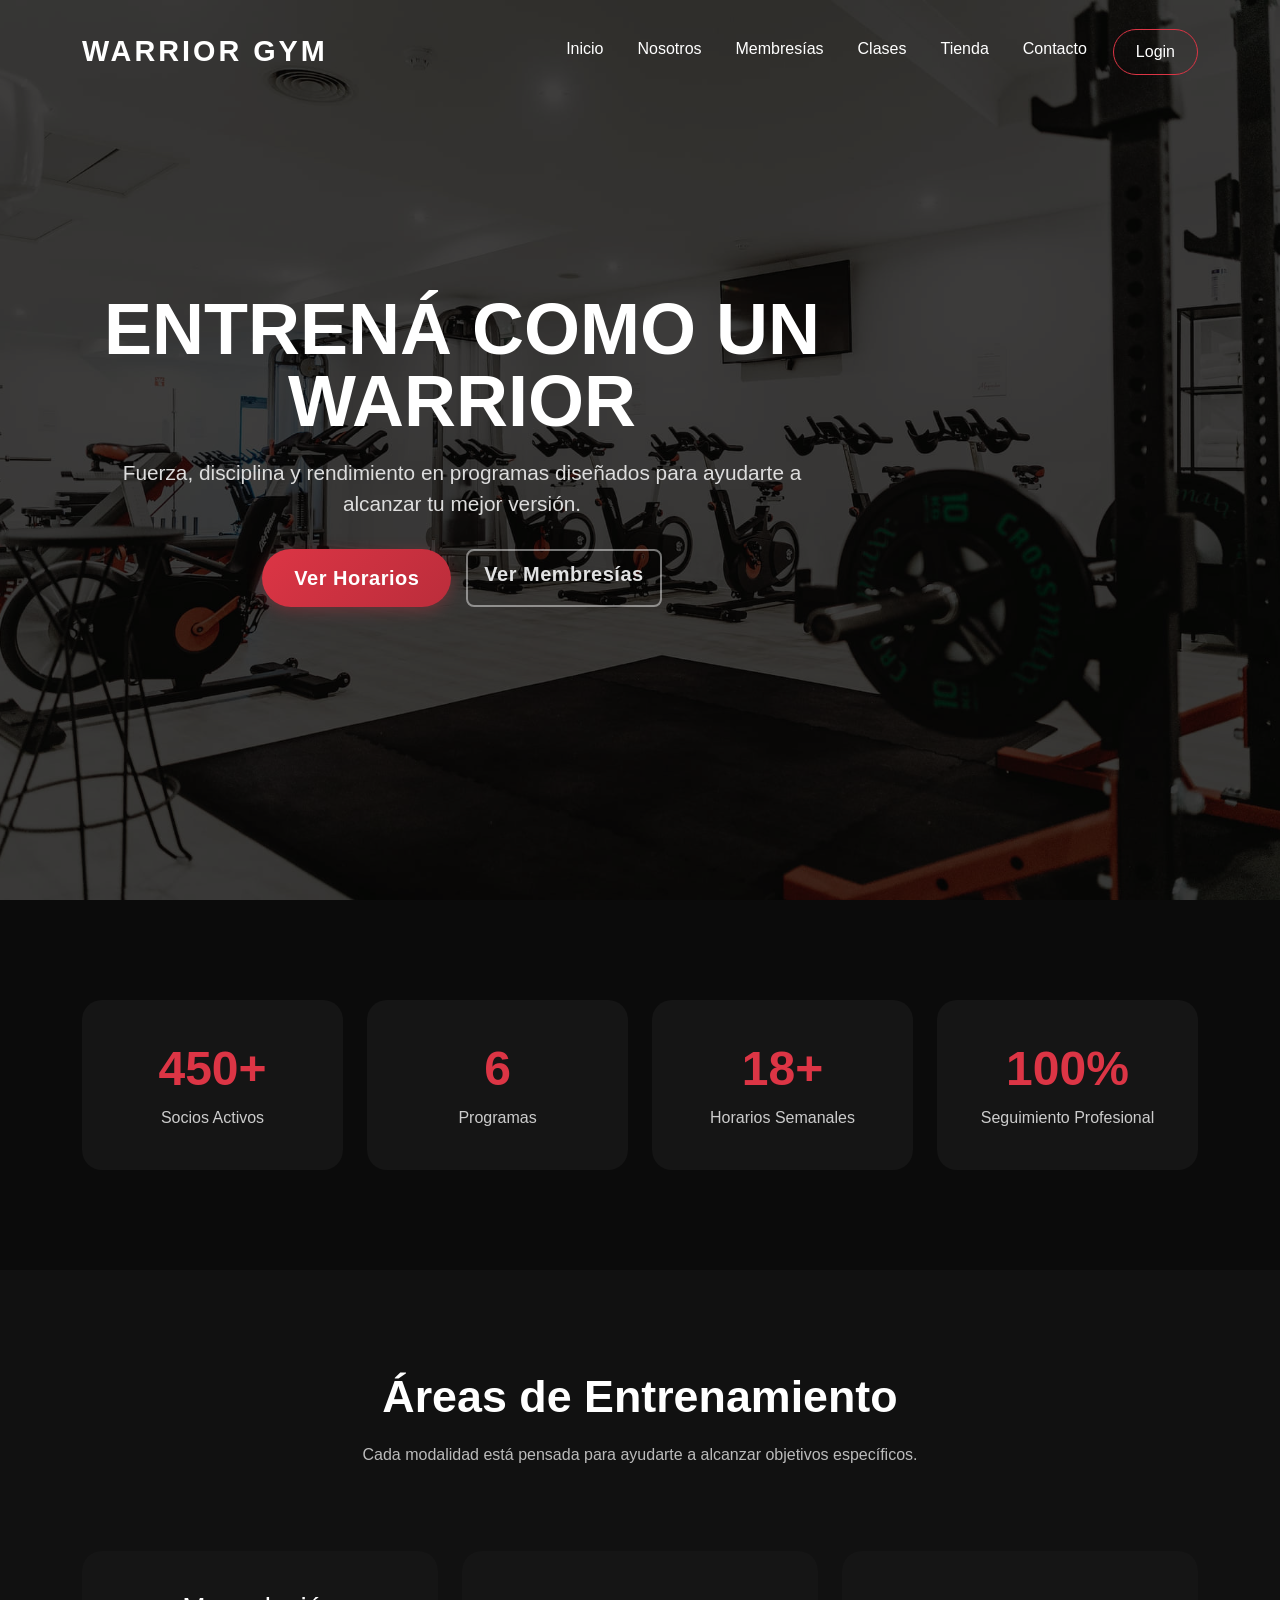
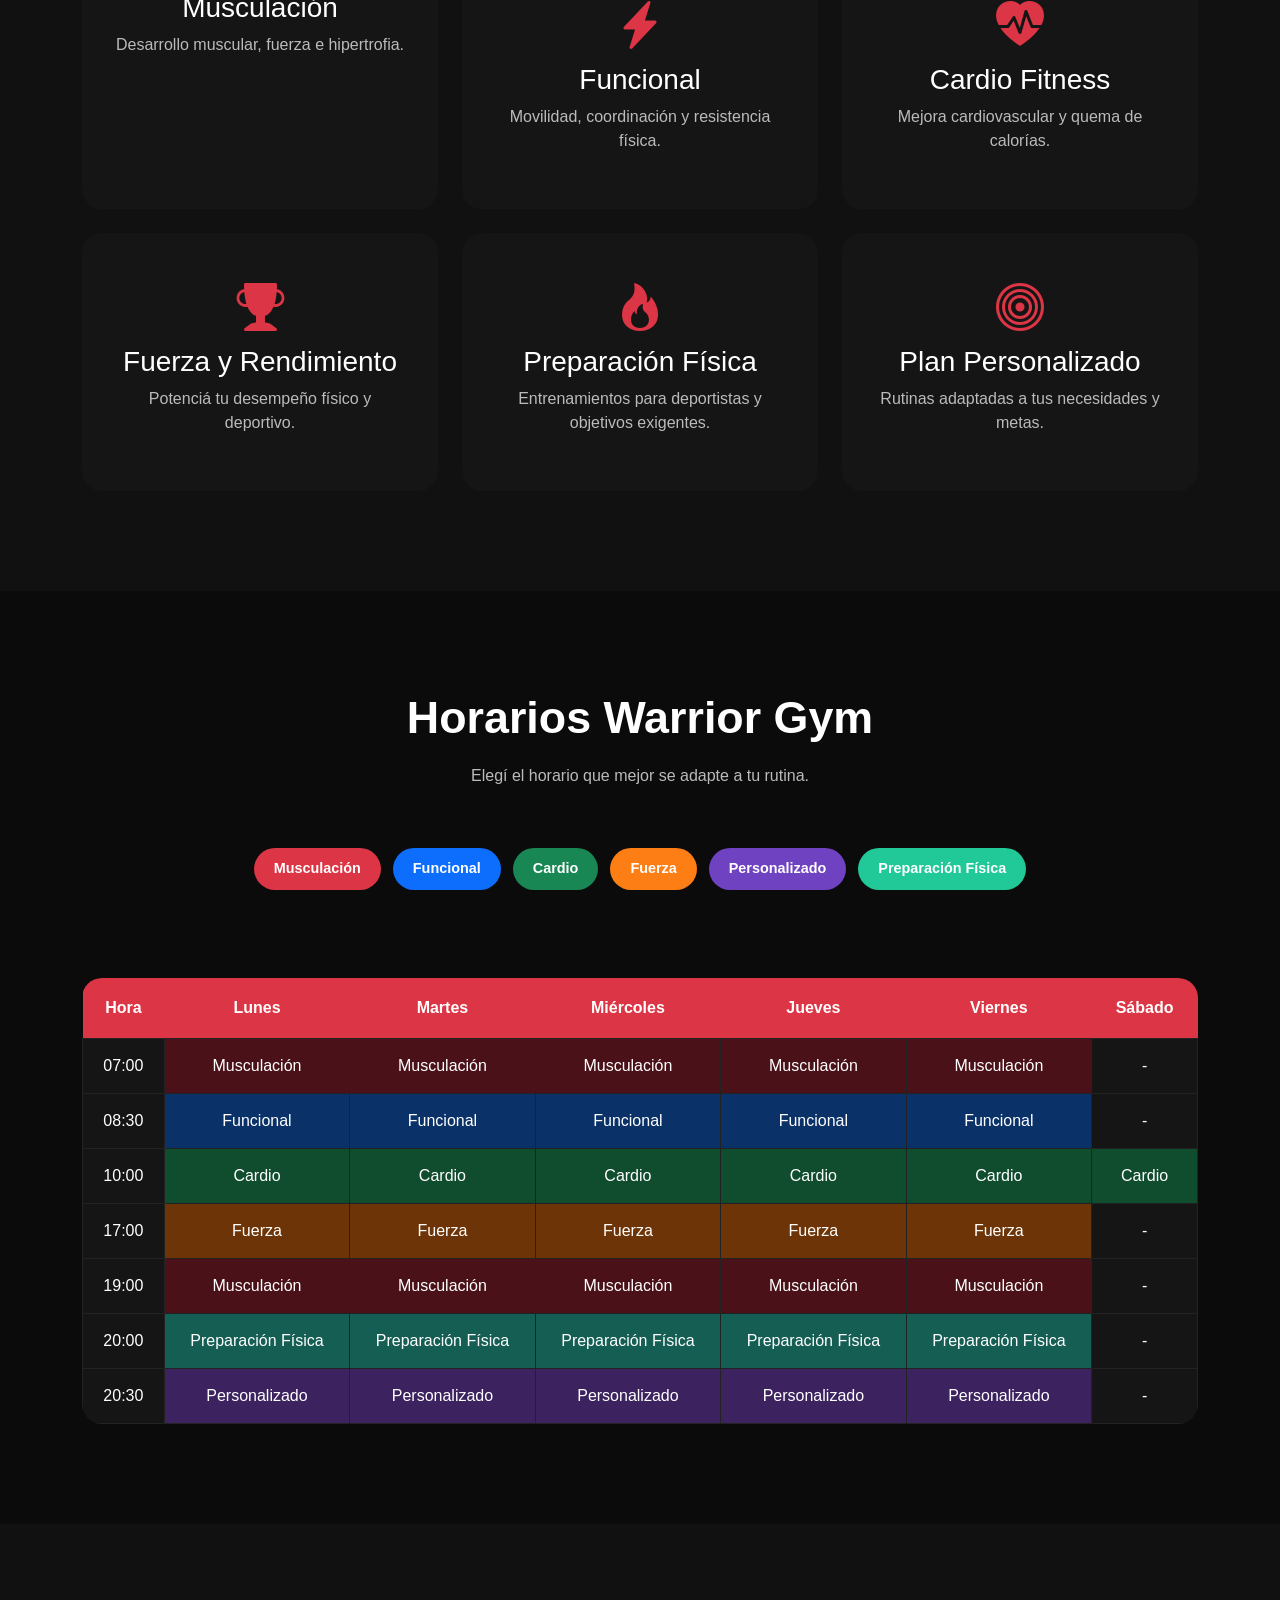
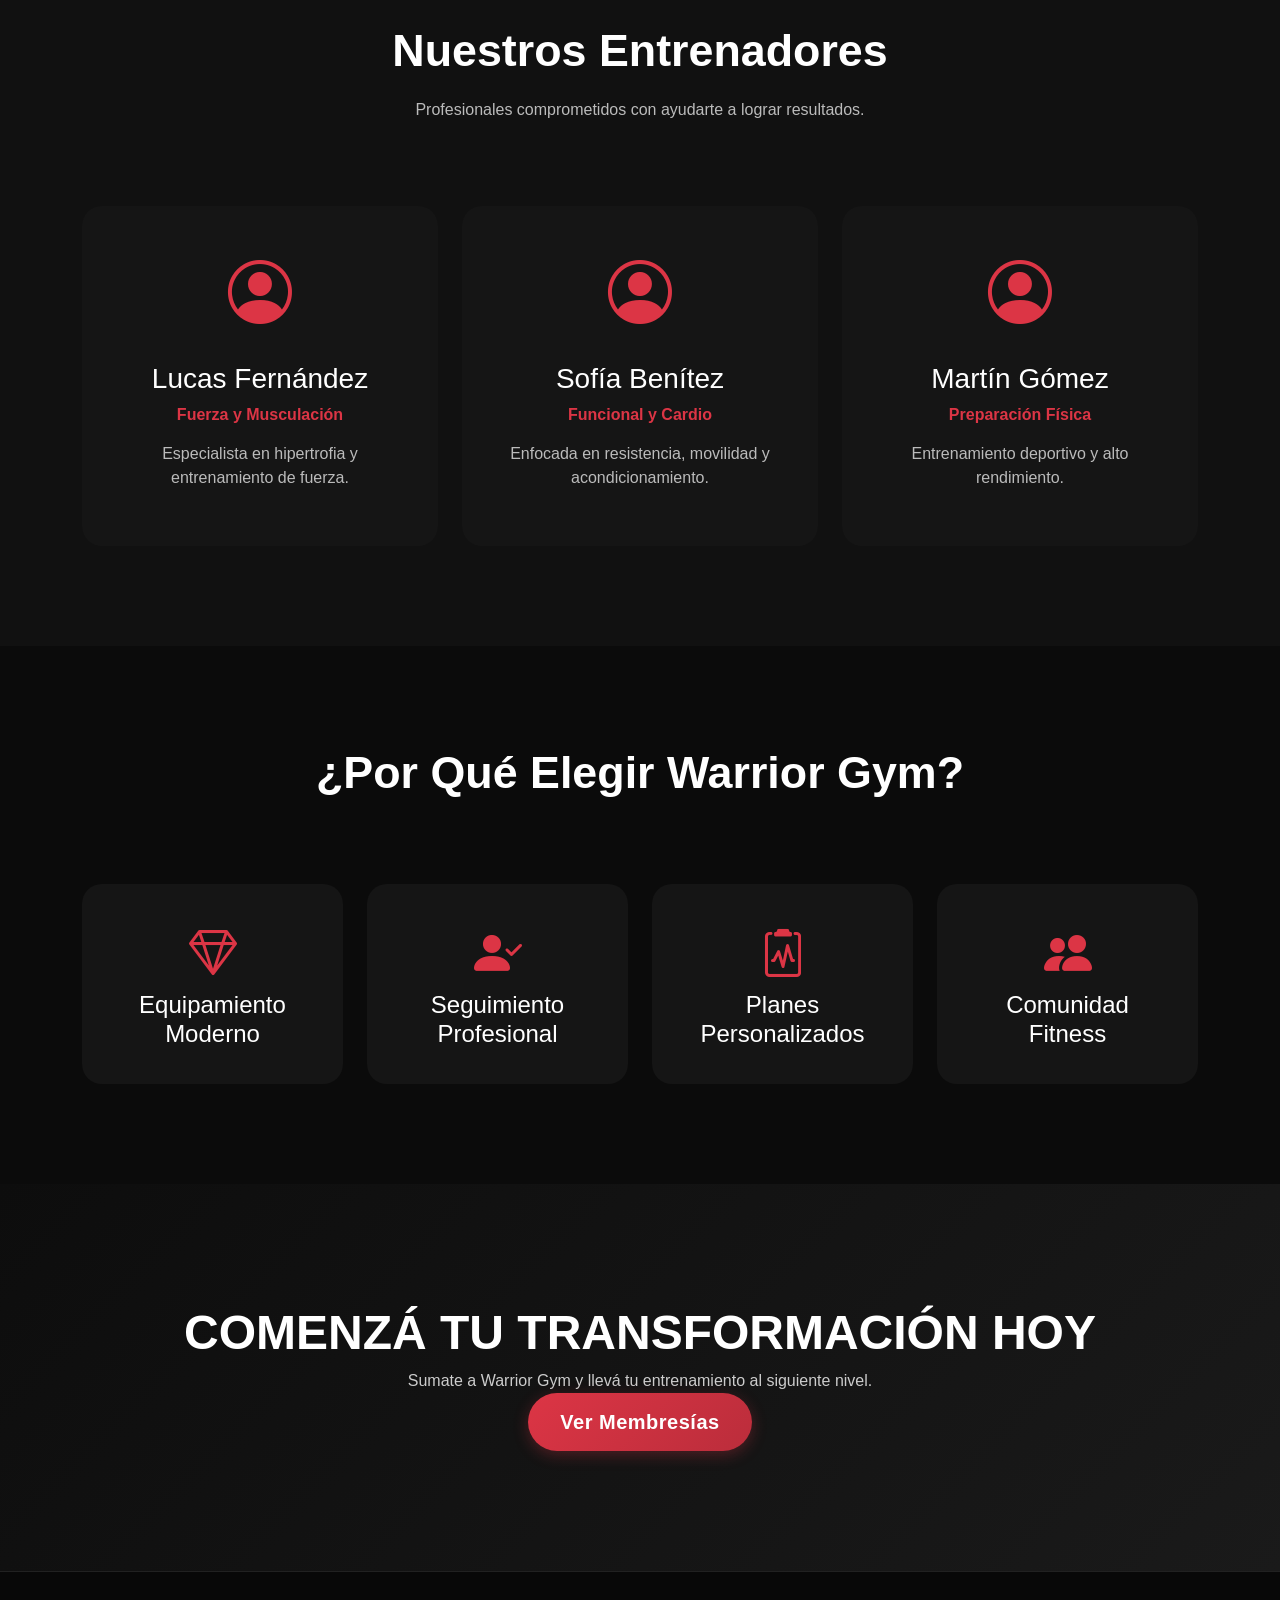
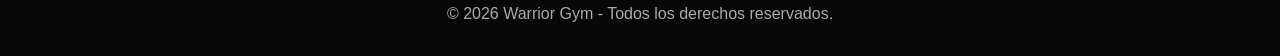
==== clases.html @ a97d5c38 "warrior gym inicial" ====
<!DOCTYPE html>
<html lang="es">

<head>

    <meta charset="UTF-8">
    <meta name="viewport" content="width=device-width, initial-scale=1.0">

    <title>Clases | Warrior Gym</title>

    <!-- Bootstrap -->
    <link href="https://cdn.jsdelivr.net/npm/bootstrap@5.3.7/dist/css/bootstrap.min.css" rel="stylesheet">

    <!-- Bootstrap Icons -->
    <link rel="stylesheet"
        href="https://cdn.jsdelivr.net/npm/bootstrap-icons@1.13.1/font/bootstrap-icons.min.css">

    <!-- CSS -->
    <link rel="stylesheet" href="css/style.css">

</head>

<body>

    <!-- ========================= -->
    <!-- NAVBAR -->
    <!-- ========================= -->

    <nav class="navbar navbar-expand-lg navbar-dark fixed-top">

        <div class="container">

            <a class="navbar-brand fw-bold" href="index.html">
                WARRIOR GYM
            </a>

            <button class="navbar-toggler"
                type="button"
                data-bs-toggle="collapse"
                data-bs-target="#menu">

                <span class="navbar-toggler-icon"></span>

            </button>

            <div class="collapse navbar-collapse" id="menu">

                <ul class="navbar-nav ms-auto">

                    <li class="nav-item">
                        <a class="nav-link" href="index.html">Inicio</a>
                    </li>

                    <li class="nav-item">
                        <a class="nav-link" href="nosotros.html">Nosotros</a>
                    </li>

                    <li class="nav-item">
                        <a class="nav-link" href="membresias.html">Membresías</a>
                    </li>

                    <li class="nav-item">
                        <a class="nav-link active" href="clases.html">Clases</a>
                    </li>

                    <li class="nav-item">
                        <a class="nav-link" href="tienda.html">Tienda</a>
                    </li>

                    <li class="nav-item">
                        <a class="nav-link" href="contacto.html">Contacto</a>
                    </li>

                    <li class="nav-item">
                        <a class="nav-link btn-login" href="pages/login.html">Login</a>
                    </li>

                </ul>

            </div>

        </div>

    </nav>

    <!-- ========================= -->
    <!-- HERO -->
    <!-- ========================= -->

    <section class="classes-hero">

        <div class="hero-overlay"></div>

        <div class="container">

            <div class="hero-content">

                <h1>ENTRENÁ COMO UN WARRIOR</h1>

                <p>
                    Fuerza, disciplina y rendimiento en programas diseñados
                    para ayudarte a alcanzar tu mejor versión.
                </p>

                <div class="hero-buttons">

                    <a href="#horarios" class="btn btn-danger btn-lg">
                        Ver Horarios
                    </a>

                    <a href="membresias.html" class="btn btn-outline-light btn-lg">
                        Ver Membresías
                    </a>

                </div>

            </div>

        </div>

    </section>

    <!-- ========================= -->
    <!-- ESTADÍSTICAS -->
    <!-- ========================= -->

    <section class="stats-section">

        <div class="container">

            <div class="row g-4">

                <div class="col-md-3">

                    <div class="stat-card">

                        <h2>450+</h2>

                        <p>Socios Activos</p>

                    </div>

                </div>

                <div class="col-md-3">

                    <div class="stat-card">

                        <h2>6</h2>

                        <p>Programas</p>

                    </div>

                </div>

                <div class="col-md-3">

                    <div class="stat-card">

                        <h2>18+</h2>

                        <p>Horarios Semanales</p>

                    </div>

                </div>

                <div class="col-md-3">

                    <div class="stat-card">

                        <h2>100%</h2>

                        <p>Seguimiento Profesional</p>

                    </div>

                </div>

            </div>

        </div>

    </section>

    <!-- ========================= -->
    <!-- PROGRAMAS -->
    <!-- ========================= -->

    <section class="programs-section">

        <div class="container">

            <div class="section-title">

                <h2>Áreas de Entrenamiento</h2>

                <p>
                    Cada modalidad está pensada para ayudarte
                    a alcanzar objetivos específicos.
                </p>

            </div>

            <div class="row g-4 mt-4">

                <div class="col-lg-4">

                    <div class="program-card">

                        <i class="bi bi-barbell"></i>

                        <h3>Musculación</h3>

                        <p>
                            Desarrollo muscular, fuerza e hipertrofia.
                        </p>

                    </div>

                </div>

                <div class="col-lg-4">

                    <div class="program-card">

                        <i class="bi bi-lightning-charge-fill"></i>

                        <h3>Funcional</h3>

                        <p>
                            Movilidad, coordinación y resistencia física.
                        </p>

                    </div>

                </div>

                <div class="col-lg-4">

                    <div class="program-card">

                        <i class="bi bi-heart-pulse-fill"></i>

                        <h3>Cardio Fitness</h3>

                        <p>
                            Mejora cardiovascular y quema de calorías.
                        </p>

                    </div>

                </div>

                <div class="col-lg-4">

                    <div class="program-card">

                        <i class="bi bi-trophy-fill"></i>

                        <h3>Fuerza y Rendimiento</h3>

                        <p>
                            Potenciá tu desempeño físico y deportivo.
                        </p>

                    </div>

                </div>

                <div class="col-lg-4">

                    <div class="program-card">

                        <i class="bi bi-fire"></i>

                        <h3>Preparación Física</h3>

                        <p>
                            Entrenamientos para deportistas y objetivos exigentes.
                        </p>

                    </div>

                </div>

                <div class="col-lg-4">

                    <div class="program-card">

                        <i class="bi bi-bullseye"></i>

                        <h3>Plan Personalizado</h3>

                        <p>
                            Rutinas adaptadas a tus necesidades y metas.
                        </p>

                    </div>

                </div>

            </div>

        </div>

    </section>

    <!-- ========================= -->
    <!-- HORARIOS -->
    <!-- ========================= -->

    <section class="schedule-section" id="horarios">

        <div class="container">

            <div class="section-title">

                <h2>Horarios Warrior Gym</h2>

                <p>
                    Elegí el horario que mejor se adapte a tu rutina.
                </p>

            </div>
            <!-- LEYENDA -->

<div class="schedule-legend">

    <span class="tag musculacion">Musculación</span>

    <span class="tag funcional">Funcional</span>

    <span class="tag cardio">Cardio</span>

    <span class="tag fuerza">Fuerza</span>

    <span class="tag personalizada">Personalizado</span>

    <span class="tag preparacion">Preparación Física</span>

</div>

<div class="table-responsive mt-5">

    <table class="schedule-table">

        <thead>

            <tr>

                <th>Hora</th>

                <th>Lunes</th>

                <th>Martes</th>

                <th>Miércoles</th>

                <th>Jueves</th>

                <th>Viernes</th>

                <th>Sábado</th>

            </tr>

        </thead>

        <tbody>

            <tr>

                <td>07:00</td>

                <td class="musculacion-cell">Musculación</td>

                <td class="musculacion-cell">Musculación</td>

                <td class="musculacion-cell">Musculación</td>

                <td class="musculacion-cell">Musculación</td>

                <td class="musculacion-cell">Musculación</td>

                <td>-</td>

            </tr>

            <tr>

                <td>08:30</td>

                <td class="funcional-cell">Funcional</td>

                <td class="funcional-cell">Funcional</td>

                <td class="funcional-cell">Funcional</td>

                <td class="funcional-cell">Funcional</td>

                <td class="funcional-cell">Funcional</td>

                <td>-</td>

            </tr>

            <tr>

                <td>10:00</td>

                <td class="cardio-cell">Cardio</td>

                <td class="cardio-cell">Cardio</td>

                <td class="cardio-cell">Cardio</td>

                <td class="cardio-cell">Cardio</td>

                <td class="cardio-cell">Cardio</td>

                <td class="cardio-cell">Cardio</td>

            </tr>

            <tr>

                <td>17:00</td>

                <td class="fuerza-cell">Fuerza</td>

                <td class="fuerza-cell">Fuerza</td>

                <td class="fuerza-cell">Fuerza</td>

                <td class="fuerza-cell">Fuerza</td>

                <td class="fuerza-cell">Fuerza</td>

                <td>-</td>

            </tr>

            <tr>

                <td>19:00</td>

                <td class="musculacion-cell">Musculación</td>

                <td class="musculacion-cell">Musculación</td>

                <td class="musculacion-cell">Musculación</td>

                <td class="musculacion-cell">Musculación</td>

                <td class="musculacion-cell">Musculación</td>

                <td>-</td>

            </tr>

            <tr>

                <td>20:00</td>

                <td class="preparacion-cell">Preparación Física</td>

                <td class="preparacion-cell">Preparación Física</td>

                <td class="preparacion-cell">Preparación Física</td>

                <td class="preparacion-cell">Preparación Física</td>

                <td class="preparacion-cell">Preparación Física</td>

                <td>-</td>

            </tr>

            <tr>

                <td>20:30</td>

                <td class="personalizada-cell">Personalizado</td>

                <td class="personalizada-cell">Personalizado</td>

                <td class="personalizada-cell">Personalizado</td>

                <td class="personalizada-cell">Personalizado</td>

                <td class="personalizada-cell">Personalizado</td>

                <td>-</td>

            </tr>

        </tbody>

    </table>

</div>

</div>

</section>

<!-- ========================= -->
<!-- ENTRENADORES -->
<!-- ========================= -->

<section class="trainers-section">

    <div class="container">

        <div class="section-title">

            <h2>Nuestros Entrenadores</h2>

            <p>
                Profesionales comprometidos con ayudarte a lograr resultados.
            </p>

        </div>

        <div class="row g-4 mt-4">

            <div class="col-lg-4">

                <div class="trainer-card">

                    <i class="bi bi-person-circle"></i>

                    <h3>Lucas Fernández</h3>

                    <span>Fuerza y Musculación</span>

                    <p>
                        Especialista en hipertrofia y entrenamiento de fuerza.
                    </p>

                </div>

            </div>

            <div class="col-lg-4">

                <div class="trainer-card">

                    <i class="bi bi-person-circle"></i>

                    <h3>Sofía Benítez</h3>

                    <span>Funcional y Cardio</span>

                    <p>
                        Enfocada en resistencia, movilidad y acondicionamiento.
                    </p>

                </div>

            </div>

            <div class="col-lg-4">

                <div class="trainer-card">

                    <i class="bi bi-person-circle"></i>

                    <h3>Martín Gómez</h3>

                    <span>Preparación Física</span>

                    <p>
                        Entrenamiento deportivo y alto rendimiento.
                    </p>

                </div>

            </div>

        </div>

    </div>

</section>

<!-- ========================= -->
<!-- BENEFICIOS -->
<!-- ========================= -->

<section class="benefits-section">

    <div class="container">

        <div class="section-title">

            <h2>¿Por Qué Elegir Warrior Gym?</h2>

        </div>

        <div class="row g-4 mt-4">

            <div class="col-md-3">

                <div class="benefit-card">

                    <i class="bi bi-gem"></i>

                    <h4>Equipamiento Moderno</h4>

                </div>

            </div>

            <div class="col-md-3">

                <div class="benefit-card">

                    <i class="bi bi-person-check-fill"></i>

                    <h4>Seguimiento Profesional</h4>

                </div>

            </div>

            <div class="col-md-3">

                <div class="benefit-card">

                    <i class="bi bi-clipboard2-pulse"></i>

                    <h4>Planes Personalizados</h4>

                </div>

            </div>

            <div class="col-md-3">

                <div class="benefit-card">

                    <i class="bi bi-people-fill"></i>

                    <h4>Comunidad Fitness</h4>

                </div>

            </div>

        </div>

    </div>

</section>

<!-- ========================= -->
<!-- CTA -->
<!-- ========================= -->

<section class="cta-section">

    <div class="container text-center">

        <h2>COMENZÁ TU TRANSFORMACIÓN HOY</h2>

        <p>
            Sumate a Warrior Gym y llevá tu entrenamiento al siguiente nivel.
        </p>

        <a href="membresias.html" class="btn btn-danger btn-lg">

            Ver Membresías

        </a>

    </div>

</section>

<!-- FOOTER -->

<footer class="footer">

    <div class="container text-center">

        <p>
            © 2026 Warrior Gym - Todos los derechos reservados.
        </p>

    </div>

</footer>

<script src="https://cdn.jsdelivr.net/npm/bootstrap@5.3.7/dist/js/bootstrap.bundle.min.js"></script>

</body>
</html>
---- css/style.css ----
/* ========================= */
/* RESET */
/* ========================= */
* {
  margin: 0;
  padding: 0;
  box-sizing: border-box;
  scroll-behavior: smooth;
}

html {
  scroll-behavior: smooth;
}

body {
  font-family: Arial, Helvetica, sans-serif;
  overflow-x: hidden;
  background-color: #000;
}

/* ========================= */
/* NAVBAR */
/* ========================= */
.navbar {
  background: transparent;
  padding: 25px 0;
  z-index: 999;
}

.navbar-brand {
  color: #fff;
  font-size: 1.8rem;
  font-weight: bold;
  letter-spacing: 3px;
}

.nav-link {
  color: #fff;
  margin-left: 18px;
  font-weight: 500;
  position: relative;
  transition: 0.3s;
}

.nav-link:hover {
  color: #dc3545;
}

.nav-link::after {
  content: "";
  position: absolute;
  width: 0%;
  height: 2px;
  left: 0;
  bottom: -5px;
  background: #dc3545;
  transition: 0.3s;
}

.nav-link:hover::after {
  width: 100%;
}

.btn-login {
  border: 1px solid #dc3545;
  border-radius: 30px;
  padding: 10px 22px !important;
}

/* ========================= */
/* HERO */
/* ========================= */
.hero-slide {
  height: 100vh;
  position: relative;
  display: flex;
  align-items: center;
  overflow: hidden;
  background-size: cover;
  background-position: center;
  animation: zoom 8s ease-in-out infinite;
}

/* IMAGENES */
.slide-1 {
  background-image: url('../img/hero1.jpg');
}

.slide-2 {
  background-image: url('../img/hero2.jpg');
}

.slide-3 {
  background-image: url('../img/hero3.jpg');
}

/* ZOOM */
@keyframes zoom {
  0% {
    transform: scale(1);
  }
  100% {
    transform: scale(1.08);
  }
}

/* OVERLAY */
.overlay {
  position: absolute;
  width: 100%;
  height: 100%;
  background: linear-gradient(
    to right,
    rgba(0, 0, 0, 0.75),
    rgba(0, 0, 0, 0.15)
  );
  top: 0;
  left: 0;
}

/* CONTENT */
.hero-content {
  position: relative;
  z-index: 2;
  max-width: 760px;
}

/* TITULO */
.hero-content h1 {
  color: #fff;
  font-size: clamp(2.5rem, 5vw, 4.5rem);
  font-weight: 900;
  line-height: 1;
  margin-bottom: 25px;
  text-transform: uppercase;
  animation: fadeUp 1s ease;
}

/* TEXTO */
.hero-content p {
  color: #f1f1f1;
  font-size: 1.3rem;
  margin-bottom: 35px;
  max-width: 650px;
  animation: fadeUp 1.4s ease;
}

/* BOTONES */
.hero-buttons {
  display: flex;
  gap: 15px;
  animation: fadeUp 1.8s ease;
}

.btn-danger {
  background: #dc3545;
  border: none;
  padding: 14px 32px;
  border-radius: 50px;
  font-weight: bold;
  transition: 0.3s;
}

.btn-danger:hover {
  background: #bb2d3b;
  transform: translateY(-3px);
}

.btn-outline-light {
  border: 2px solid rgba(255, 255, 255, 0.7);
  background: transparent;
  opacity: 0.9;
}

.btn-outline-light:hover {
  background: rgba(255, 255, 255, 0.1);
}

/* INDICADORES */
.carousel-indicators {
  bottom: 45px;
}

.carousel-indicators button {
  width: 55px !important;
  height: 4px !important;
  border-radius: 50px;
  background-color: #fff !important;
  border: none !important;
  opacity: 0.4;
}

.carousel-indicators .active {
  opacity: 1;
  background-color: #dc3545 !important;
}

/* TRANSICION */
.carousel-fade .carousel-item {
  transition: opacity 1.2s ease-in-out;
}

/* ANIMACION */
@keyframes fadeUp {
  from {
    opacity: 0;
    transform: translateY(30px);
  }
  to {
    opacity: 1;
    transform: translateY(0);
  }
}

/* RESPONSIVE */
@media (max-width: 991px) {
  .hero-content {
    text-align: center;
  }

  .hero-content h1 {
    font-size: 3.2rem;
  }

  .hero-content p {
    font-size: 1rem;
  }

  .hero-buttons {
    flex-direction: column;
  }
}

@media (max-width: 576px) {
  .hero-content h1 {
    font-size: 2.3rem;
  }
}

.navbar.scrolled {
  background: rgba(0, 0, 0, 0.85);
  backdrop-filter: blur(10px);
  transition: 0.3s;
}

/* ========================= */
/* LOGIN */
/* ========================= */
.login-section {
  min-height: 100vh;
  position: relative;
  background-image: url('../img/hero1.jpg');
  background-size: cover;
  background-position: center;
  background-repeat: no-repeat;
  overflow: hidden;
}

.login-section::before {
  content: '';
  position: absolute;
  inset: 0;
  background: radial-gradient(circle at top left, rgba(220, 53, 69, 0.18), transparent 28%),
    radial-gradient(circle at bottom right, rgba(255, 255, 255, 0.08), transparent 22%),
    linear-gradient(180deg, rgba(0, 0, 0, 0.55), rgba(0, 0, 0, 0.95));
}

.login-overlay {
  position: absolute;
  inset: 0;
  background: rgba(0, 0, 0, 0.28);
  pointer-events: none;
}

.login-card {
  position: relative;
  background: rgba(10, 10, 10, 0.75);
  border: 1px solid rgba(255, 255, 255, 0.08);
  border-radius: 24px;
  padding: 36px 32px;
  backdrop-filter: blur(16px);
  color: #f6f6f6;
}

.login-card .brand-badge {
  width: 80px;
  height: 80px;
  margin: 0 auto;
  display: grid;
  place-items: center;
  border-radius: 50%;
  background: rgba(220, 53, 69, 0.16);
  color: #ffdde3;
  font-size: 2rem;
  box-shadow: 0 18px 45px rgba(220, 53, 69, 0.12);
}

.login-title {
  font-size: 2rem;
  letter-spacing: 0.16em;
  text-transform: uppercase;
  margin-bottom: 0.5rem;
}

.login-subtitle {
  color: rgba(255, 255, 255, 0.78);
  line-height: 1.7;
  font-size: 0.98rem;
}

.login-field .form-control {
  height: 60px;
  border-radius: 18px;
  border: 1px solid rgba(255, 255, 255, 0.15);
  background: rgba(255, 255, 255, 0.06);
  color: #fff;
  padding-left: 1.3rem;
}

.login-field .form-control:focus {
  background: rgba(255, 255, 255, 0.1);
  border-color: rgba(220, 53, 69, 0.9);
  box-shadow: 0 0 0 0.15rem rgba(220, 53, 69, 0.18);
}

.login-field label {
  color: rgba(255, 255, 255, 0.75);
  font-weight: 500;
}

.login-field .form-control:placeholder-shown + label {
  transform: translateY(0);
}

.login-btn {
  padding: 14px 0;
  border-radius: 999px;
  letter-spacing: 0.05em;
  font-weight: 700;
}

.login-btn:hover {
  transform: translateY(-1px);
}

.login-help a {
  color: rgba(255, 255, 255, 0.8);
  font-size: 0.95rem;
  text-decoration: none;
}

.login-help a:hover {
  color: #ffffff;
}

.demo-access {
  border-top: 1px solid rgba(255, 255, 255, 0.1);
  padding-top: 1.35rem;
  color: rgba(255, 255, 255, 0.82);
}

.demo-access h5 {
  color: #fff;
  margin-bottom: 0.75rem;
}

.demo-access p {
  margin-bottom: 0.25rem;
  color: rgba(255, 255, 255, 0.72);
}

.demo-access strong {
  color: #fff;
}

@media (max-width: 767px) {
  .login-card {
    padding: 30px 22px;
  }

  .login-title {
    font-size: 1.75rem;
  }

  .login-field .form-control {
    height: 56px;
  }
}
/* ========================= */
/* ESTADISTICAS */
/* ========================= */

.stats-section {
  background: #111;
  padding: 80px 0;
}

.stat-box h2 {
  color: #dc3545;
  font-size: 3rem;
  font-weight: 900;
}

.stat-box p {
  color: #fff;
  margin-top: 10px;
}

/* ========================= */
/* TITULOS */
/* ========================= */

.section-title {
  text-align: center;
  margin-bottom: 60px;
}

.section-title h2 {
  color: #fff;
  font-size: 2.8rem;
  font-weight: bold;
}

.section-title p {
  color: #aaa;
}

/* ========================= */
/* BENEFICIOS */
/* ========================= */

.benefits-section {
  padding: 100px 0;
  background: #0b0b0b;
}

.benefit-card {
  background: #151515;
  padding: 40px 25px;
  text-align: center;
  border-radius: 15px;
  transition: .3s;
  height: 100%;
}

.benefit-card:hover {
  transform: translateY(-10px);
}

.benefit-card i {
  font-size: 3rem;
  color: #dc3545;
}

.benefit-card h4 {
  color: #fff;
  margin-top: 20px;
}

.benefit-card p {
  color: #bbb;
}

/* ========================= */
/* OBJETIVOS */
/* ========================= */

.goals-section {
  background: #111;
  padding: 100px 0;
}

.goal-card {
  background: #1a1a1a;
  padding: 40px;
  text-align: center;
  border-radius: 15px;
  transition: .3s;
  cursor: pointer;
}

.goal-card:hover {
  background: #dc3545;
  transform: translateY(-8px);
}

.goal-card i {
  font-size: 3rem;
  color: white;
}

.goal-card h4 {
  color: white;
  margin-top: 20px;
}
/* ========================= */
/* MEMBRESIAS */
/* ========================= */

.membership-section{
    padding: 100px 0;
    background: #0b0b0b;
}

.membership-card{
    background: #151515;
    padding: 40px;
    border-radius: 20px;
    text-align: center;
    position: relative;
    transition: .3s;
    height: 100%;
}

.membership-card:hover{
    transform: translateY(-10px);
}

.membership-card h3{
    color: white;
    font-size: 2rem;
    margin-bottom: 20px;
}

.price{
    color: #dc3545;
    font-size: 2.5rem;
    font-weight: bold;
    margin-bottom: 25px;
}

.membership-card ul{
    list-style: none;
    padding: 0;
    margin-bottom: 30px;
}

.membership-card ul li{
    color: #ddd;
    margin-bottom: 12px;
}

.featured{
    border: 2px solid #dc3545;
    transform: scale(1.05);
}

.badge-plan{
    position: absolute;
    top: -12px;
    right: 20px;
    background: #dc3545;
    color: white;
    padding: 8px 15px;
    border-radius: 30px;
    font-size: .8rem;
    font-weight: bold;
}
/* ========================= */
/* SISTEMA INTELIGENTE */
/* ========================= */

.system-section{
    padding: 120px 0;
    background: #111;
}

.system-image img{
    border-radius: 20px;
    box-shadow: 0 0 30px rgba(220,53,69,.25);
}

.system-content{
    color: white;
}

.system-badge{
    background: rgba(220,53,69,.2);
    color: #dc3545;
    padding: 8px 18px;
    border-radius: 30px;
    font-size: .9rem;
    font-weight: bold;
}

.system-content h2{
    margin-top: 20px;
    margin-bottom: 20px;
    font-size: 2.7rem;
    font-weight: 800;
}

.system-content p{
    color: #bbb;
}

.system-feature{
    display: flex;
    align-items: flex-start;
    gap: 20px;
    margin-top: 30px;
}

.system-feature i{
    color: #dc3545;
    font-size: 2rem;
}

.system-feature h5{
    color: white;
    margin-bottom: 5px;
}
/* ========================= */
/* TESTIMONIOS */
/* ========================= */

.testimonials-section{
    padding: 120px 0;
    background: #0b0b0b;
}

.testimonial-card{
    background: #151515;
    padding: 35px;
    border-radius: 20px;
    height: 100%;
    transition: .3s;
}

.testimonial-card:hover{
    transform: translateY(-8px);
}

.stars{
    font-size: 1.2rem;
    margin-bottom: 15px;
}

.testimonial-card p{
    color: #ccc;
    line-height: 1.8;
}

.testimonial-card h5{
    color: white;
    margin-top: 20px;
}
/* ========================= */
/* EVENTOS */
/* ========================= */

.events-section{
    padding: 120px 0;
    background: #111;
}

.event-card{
    background: #151515;
    border-radius: 20px;
    padding: 35px;
    height: 100%;
    transition: .3s;
}

.event-card:hover{
    transform: translateY(-8px);
}

.event-date{
    display: inline-block;
    background: #dc3545;
    color: white;
    padding: 8px 15px;
    border-radius: 30px;
    margin-bottom: 20px;
    font-weight: bold;
}

.event-card h4{
    color: white;
    margin-bottom: 15px;
}

.event-card p{
    color: #bbb;
}
/* ========================= */
/* FAQ */
/* ========================= */

.faq-section{
    padding: 120px 0;
    background: #0b0b0b;
}

.accordion-item{
    background: #151515;
    border: none;
    margin-bottom: 15px;
    border-radius: 12px;
    overflow: hidden;
}

.accordion-button{
    background: #151515;
    color: white;
    font-weight: 600;
}

.accordion-button:not(.collapsed){
    background: #dc3545;
    color: white;
}

.accordion-button:focus{
    box-shadow: none;
}

.accordion-body{
    background: #1d1d1d;
    color: #ccc;
}
/* ========================= */
/* CTA FINAL */
/* ========================= */

.cta-section{
    position: relative;
    padding: 150px 0;
    background-image: url('../img/cta-bg.jpg');
    background-size: cover;
    background-position: center;
    text-align: center;
}

.cta-overlay{
    position: absolute;
    inset: 0;
    background: rgba(0,0,0,.75);
}

.cta-content{
    position: relative;
    z-index: 2;
    max-width: 850px;
    margin: auto;
}

.cta-content h2{
    color: white;
    font-size: 4rem;
    font-weight: 900;
    margin-bottom: 25px;
}

.cta-content p{
    color: #ddd;
    font-size: 1.2rem;
    margin-bottom: 40px;
}

.cta-buttons{
    display: flex;
    justify-content: center;
    gap: 20px;
    flex-wrap: wrap;
}
/* ========================= */
/* FOOTER */
/* ========================= */

.footer{
    background: #080808;
    padding-top: 80px;
    color: #bbb;
}

.footer h3,
.footer h4{
    color: white;
    margin-bottom: 20px;
}

.footer-links{
    list-style: none;
    padding: 0;
}

.footer-links li{
    margin-bottom: 10px;
}

.footer-links a{
    color: #bbb;
    text-decoration: none;
    transition: .3s;
}

.footer-links a:hover{
    color: #dc3545;
}

.social-icons{
    display: flex;
    gap: 15px;
}

.social-icons a{
    width: 45px;
    height: 45px;
    border-radius: 50%;
    background: #151515;
    display: flex;
    align-items: center;
    justify-content: center;
    color: white;
    font-size: 1.2rem;
    transition: .3s;
}

.social-icons a:hover{
    background: #dc3545;
    transform: translateY(-4px);
}

.footer hr{
    border-color: #222;
    margin-top: 40px;
}

.footer-bottom{
    text-align: center;
    padding: 25px 0;
}
/* ========================= */
/* WHATSAPP FLOTANTE */
/* ========================= */

.whatsapp-float{
    position: fixed;
    width: 65px;
    height: 65px;
    bottom: 25px;
    right: 25px;

    background: #25D366;

    color: white;

    border-radius: 50%;

    display: flex;
    align-items: center;
    justify-content: center;

    font-size: 2rem;

    text-decoration: none;

    z-index: 9999;

    box-shadow: 0 8px 25px rgba(0,0,0,.3);

    transition: .3s;
}

.whatsapp-float:hover{
    transform: scale(1.1);
    color: white;
}
.whatsapp-text{
    position: fixed;
    right: 105px;
    bottom: 40px;

    background: white;

    padding: 10px 15px;

    border-radius: 15px;

    font-size: .9rem;

    font-weight: 600;
}

/* ========================= */
/* TIENDA - ESTILO MERCADO LIBRE */
/* ========================= */
.shop-hero{
    background: radial-gradient(circle at top left, #ffd900 0%, #f7c22d 20%, #161616 75%);
    color: #fff;
}
.store-badge{
    background: #ffd900;
    color: #111;
    padding: 10px 22px;
    border-radius: 50px;
    font-weight: 800;
    letter-spacing: .5px;
}
.store-summary{
    border: 1px solid rgba(0,0,0,.06);
}
.product-card{
    border: 1px solid rgba(0,0,0,.08);
    border-radius: 24px;
    overflow: hidden;
    transition: transform .25s ease, box-shadow .25s ease;
}
.product-card:hover{
    transform: translateY(-8px);
    box-shadow: 0 24px 45px rgba(0,0,0,.12);
}
.product-image{
    min-height: 220px;
    background: linear-gradient(135deg, #0b0b0b 0%, #222 100%);
    display: flex;
    align-items: center;
    justify-content: center;
    color: #fff;
    font-size: 3rem;
}
.product-image img{
    width: 100%;
    height: 220px;
    object-fit: contain;
    padding: 15px;
}
.product-label{
    position: absolute;
    top: 16px;
    left: 16px;
    background: #ffd900;
    color: #111;
    padding: 8px 14px;
    border-radius: 999px;
    font-size: .85rem;
    font-weight: 700;
    box-shadow: 0 14px 28px rgba(0,0,0,.16);
}
.product-price{
    color: #dc3545;
    font-size: 1.9rem;
    font-weight: 800;
}
.cart-panel{
    background: #0f0f0f;
    border-radius: 24px;
    padding: 26px;
    border: 1px solid rgba(255,255,255,.08);
}
.cart-items{
    min-height: 170px;
}
.cart-item{
    display: flex;
    align-items: flex-start;
    justify-content: space-between;
    gap: 10px;
    padding: 14px 0;
    border-bottom: 1px solid rgba(255,255,255,.07);
}
.cart-item:last-child{
    border-bottom: none;
}
.cart-item-name{
    color: #fff;
    font-size: .95rem;
}
.cart-item-qty{
    background: rgba(255,255,255,.08);
    border-radius: 12px;
    padding: 5px 10px;
    color: #fff;
    font-size: .85rem;
}
.cart-item-remove{
    color: #dc3545;
    border: none;
    background: transparent;
    padding: 0;
}
.cart-summary{
    background: rgba(255,255,255,.04);
    border-radius: 20px;
    padding: 18px;
}
.highlight-card{
    border: 1px solid rgba(0,0,0,.08);
}
@media (max-width: 991px) {
    .shop-hero .row{flex-direction:column-reverse;}
    .cart-panel{position: static;}
}

/* ========================= */
/* NOSOTROS */
/* ========================= */

.about-hero{
    height: 70vh;
    background: url('../img/hero2.jpg') center/cover;
    display:flex;
    align-items:center;
    justify-content:center;
    position:relative;
}

.about-overlay{
    position:absolute;
    inset:0;
    background:rgba(0,0,0,.7);
}

.about-content{
    position:relative;
    z-index:2;
    text-align:center;
}

.about-content h1{
    color:white;
    font-size:4rem;
    font-weight:900;
}

.about-content p{
    color:#ddd;
    max-width:700px;
    margin:auto;
    font-size:1.2rem;
}

.history-section{
    background:#111;
    padding:100px 0;
}

.section-title{
    text-align:center;
}

.section-title h2{
    color:white;
    margin-bottom:20px;
}

.section-title p{
    color:#ccc;
    max-width:800px;
    margin:auto;
}

.mission-section{
    background:#0b0b0b;
    padding:100px 0;
}

.info-card{
    background:#151515;
    padding:40px;
    border-radius:20px;
    text-align:center;
    height:100%;
}

.info-card i{
    color:#dc3545;
    font-size:3rem;
}

.info-card h3{
    color:white;
    margin-top:20px;
}

.info-card p{
    color:#ccc;
}

.values-section{
    background:#111;
    padding:100px 0;
}

.value-card{
    background:#151515;
    padding:40px;
    border-radius:20px;
    text-align:center;
    color:white;
    font-size:2rem;
    transition:.3s;
}

.value-card:hover{
    transform:translateY(-8px);
}

.value-card h4{
    margin-top:15px;
    font-size:1.2rem;
}

.cta-section{
    padding:120px 0;
    background:linear-gradient(
        135deg,
        #0d0d0d,
        #1a1a1a
    );
}

.cta-section h2{
    color:white;
    font-size:3rem;
    font-weight:800;
}

.cta-section p{
    color:#ccc;
    max-width:700px;
    margin:auto;
}
/* ========================= */
/* INSTALACIONES */
/* ========================= */

.instalaciones-section{
    background:#0d0d0d;
    padding:100px 0;
}

.instalacion-card{
    position: relative;
    overflow: hidden;
    border-radius: 20px;
    height: 300px;
}

.instalacion-card img{
    width: 100%;
    height: 100%;
    object-fit: cover;
    transition: .5s;
}

.instalacion-card::before{
    content: "";
    position: absolute;
    inset: 0;
    background: linear-gradient(
        to top,
        rgba(0,0,0,.85),
        rgba(0,0,0,.2)
    );
    z-index: 1;
}

.instalacion-card h4{
    position: absolute;
    bottom: 20px;
    left: 20px;
    z-index: 2;

    color: white;
    font-size: 1.5rem;
    font-weight: 700;

    margin: 0;
}

.instalacion-card:hover img{
    transform: scale(1.08);
}
/* ========================= */
/* SEDES */
/* ========================= */

.sedes-section{
    background:#111;
    padding:100px 0;
}

.sede-card{
    background:#151515;
    padding:40px;
    border-radius:20px;
    text-align:center;
    transition:.3s;
}

.sede-card:hover{
    transform:translateY(-8px);
}

.sede-card i{
    color:#dc3545;
    font-size:2.5rem;
    margin-bottom:15px;
}

.sede-card h4{
    color:white;
}

.sede-card p{
    color:#bbb;
}

.futura{
    opacity:.75;
}
/* ========================= */
/* EQUIPO */
/* ========================= */

.equipo-section{
    background:#0b0b0b;
    padding:100px 0;
}

.equipo-card{
    background:#151515;
    padding:40px;
    border-radius:20px;
    text-align:center;
    height:100%;
}

.equipo-card i{
    color:#dc3545;
    font-size:3rem;
    margin-bottom:15px;
}

.equipo-card h4{
    color:white;
}

.equipo-card p{
    color:#bbb;
}
.footer{
    background:#080808;
    padding:30px 0;
    border-top:1px solid rgba(255,255,255,.1);
}

.footer p{
    color:#aaa;
    margin:0;
}

/* ========================= */
/* CONTACTO */
/* ========================= */

.hero-contacto {
  min-height: 65vh;
  background: linear-gradient(180deg, rgba(0,0,0,.75), rgba(0,0,0,.85)), url('../img/hero1.jpg') center/cover no-repeat;
  display: flex;
  align-items: center;
  color: #fff;
}

.hero-contacto h1 {
  font-size: clamp(2.5rem, 5vw, 4rem);
  letter-spacing: 0.2em;
  text-transform: uppercase;
  margin-bottom: 1rem;
}

.hero-contacto p {
  color: #ddd;
  font-size: 1.2rem;
}

.info,
.mapa,
.formulario,
.whatsapp,
.sedes,
.faq,
.cta {
  background: #0b0b0b;
}

.info .card-info,
.mapa .map-container,
.sedes .card-sede,
.faq .accordion-item,
.formulario .form-contacto {
  background: #151515;
  border-radius: 20px;
}

.mapa {
  border-top: 1px solid rgba(255,255,255,0.08);
  border-bottom: 1px solid rgba(255,255,255,0.08);
}

.mapa h2,
.mapa p {
  color: #fff;
}

.mapa .map-container {
  overflow: hidden;
  border-radius: 20px;
  border: 1px solid rgba(255,255,255,0.1);
}

.mapa iframe {
  min-height: 350px;
}

/* =========================
   MAPA
========================= */

.mapa {
    background: #0f0f0f;
}

.map-container {
    border-radius: 12px;
    overflow: hidden;
    border: 1px solid #222;
}

/* =========================
   POPUP
========================= */

.popup {
    display: none;
    position: fixed;
    top: 0;
    left: 0;
    width: 100%;
    height: 100%;
    background: rgba(0,0,0,0.8);
    justify-content: center;
    align-items: center;
}

.popup-content {
    background: #1a1a1a;
    padding: 30px;
    border-radius: 12px;
    text-align: center;
    border: 1px solid red;
}

.popup-content button {
    margin-top: 10px;
    background: red;
    color: white;
    border: none;
    padding: 8px 15px;
    border-radius: 6px;
}

/* =========================
   ANIMACIONES SUAVES
========================= */

.card-info,
.card-sede {
    transition: all 0.4s ease;
}

.card-info:hover,
.card-sede:hover {
    transform: translateY(-8px);
}

.card-info {
  padding: 35px;
  color: #fff;
  border: 1px solid rgba(220, 53, 69, 0.15);
  transition: transform 0.3s ease;
}

.card-info:hover {
  transform: translateY(-6px);
}

.form-contacto {
  padding: 35px;
  border: 1px solid rgba(255,255,255,0.08);
}

.form-contacto .form-control,
.form-contacto .form-select,
.form-contacto textarea {
  background: rgba(255,255,255,0.06);
  border: 1px solid rgba(255,255,255,0.12);
  color: #fff;
}

.form-contacto .form-control:focus,
.form-contacto .form-select:focus,
.form-contacto textarea:focus {
  background: rgba(255,255,255,0.1);
  border-color: #dc3545;
  box-shadow: 0 0 0 0.15rem rgba(220,53,69,0.15);
}

.form-contacto .form-control::placeholder,
.form-contacto textarea::placeholder {
  color: rgba(255,255,255,0.6);
}

.whatsapp {
  border-top: 1px solid rgba(255,255,255,0.08);
  border-bottom: 1px solid rgba(255,255,255,0.08);
}

.whatsapp h4 {
  color: #fff;
}

.sedes .card-sede {
  padding: 0;
  overflow: hidden;
  border: 1px solid rgba(255,255,255,0.08);
}

.sedes .card-sede img {
  width: 100%;
  height: 230px;
  object-fit: cover;
}

.sedes .card-sede h5,
.sedes .card-sede p {
  color: #fff;
}

.faq .accordion-button {
  background: #151515;
  color: #fff;
}

.cta {
  border-top: 1px solid rgba(255,255,255,0.08);
}

.cta h2,
.cta p {
  color: #fff;
}

footer.text-center {
  background: #080808;
  color: #bbb;
}

/* HERO MEMBRESIAS */
/* ========================= */

.membership-hero{
    height:70vh;
    background:url('../img/hero1.jpg') center/cover;
    position:relative;

    display:flex;
    align-items:center;
    justify-content:center;
}

.membership-overlay{
    position:absolute;
    inset:0;
    background:rgba(0,0,0,.75);
}

.membership-content{
    position:relative;
    z-index:2;
    text-align:center;
    max-width:800px;
}

.membership-content h1{
    color:white;
    font-size:clamp(2.5rem,5vw,4.5rem);
    font-weight:900;
    margin-bottom:20px;
}

.membership-content p{
    color:#ddd;
    font-size:1.2rem;
}

/* ========================= */
/* PLANES */
/* ========================= */

.planes-section{
    background:#111;
    padding:100px 0;
}

.plan-card{
    background:#151515;
    border-radius:25px;
    padding:40px;
    height:100%;

    transition:.4s;

    position:relative;

    border:1px solid rgba(255,255,255,.05);
}

.plan-card:hover{
    transform:translateY(-10px);

    box-shadow:0 15px 35px rgba(220,53,69,.15);
}

.plan-card h3{
    color:white;
    text-align:center;
    font-size:2rem;
    margin-bottom:15px;
}

.price{
    color:#dc3545;
    font-size:3rem;
    font-weight:900;
    text-align:center;
    margin-bottom:25px;
}

.plan-card ul{
    list-style:none;
    padding:0;
    margin-bottom:30px;
}

.plan-card li{
    color:#ccc;
    margin-bottom:12px;
    font-size:1rem;
}

.featured{
    border:2px solid #dc3545;
}

.badge-plan{
    position:absolute;

    top:-12px;
    right:20px;

    background:#dc3545;

    color:white;

    padding:8px 15px;

    border-radius:50px;

    font-size:.8rem;

    font-weight:600;
}

/* ========================= */
/* BENEFICIOS */
/* ========================= */

.benefits-section{
    background:#0b0b0b;
    padding:100px 0;
}

.benefit-card{
    background:#151515;

    border-radius:20px;

    padding:40px;

    text-align:center;

    height:100%;

    transition:.3s;
}

.benefit-card:hover{
    transform:translateY(-8px);

    box-shadow:0 10px 30px rgba(220,53,69,.15);
}

.benefit-card i{
    font-size:3rem;

    color:#dc3545;

    margin-bottom:15px;
}

.benefit-card h4{
    color:white;
}

/* ========================= */
/* TABLA COMPARATIVA */
/* ========================= */

.comparativa-section{
    background:#111;
    padding:100px 0;
}

.comparativa-table{
    overflow-x:auto;
}

.comparativa-table table{
    width:100%;
    border-collapse:collapse;
}

.comparativa-table th{
    background:#dc3545;
    color:white;
    padding:15px;
}

.comparativa-table td{
    background:#151515;
    color:#ddd;
    padding:15px;
    border-bottom:1px solid rgba(255,255,255,.05);
}

.comparativa-table tr:hover td{
    background:#1d1d1d;
}

/* ========================= */
/* FAQ */
/* ========================= */

.faq-section{
    background:#0b0b0b;
    padding:100px 0;
}

.accordion-item{
    background:#151515;
    border:none;
}

.accordion-button{
    background:#151515;
    color:white;
}

.accordion-button:not(.collapsed){
    background:#dc3545;
    color:white;
}

.accordion-body{
    background:#111;
    color:#ccc;
}

/* ========================= */
/* RESPONSIVE */
/* ========================= */

@media(max-width:768px){

    .membership-content h1{
        font-size:2.5rem;
    }

    .price{
        font-size:2.5rem;
    }

}
/* ========================= */
/* MODAL MEMBRESIAS */
/* ========================= */

.membership-modal{

    background:#111;

    color:white;

    border-radius:20px;

    border:1px solid rgba(255,255,255,.08);
}

.membership-modal .modal-header{

    border-bottom:1px solid rgba(255,255,255,.08);
}

.membership-modal .modal-title{

    font-weight:700;
}

.membership-modal .form-control,
.membership-modal .form-select{

    background:#1a1a1a;

    border:none;

    color:white;
}

.membership-modal .form-control:focus,
.membership-modal .form-select:focus{

    background:#1f1f1f;

    color:white;

    box-shadow:0 0 0 0.2rem rgba(220,53,69,.25);
}

.membership-modal label{

    color:#ccc;
}
/* ========================= */
/* TESTIMONIOS */
/* ========================= */

.testimonios-section{
    background:#111;
    padding:100px 0;
}

.testimonio-card{
    background:#151515;
    padding:35px;
    border-radius:20px;
    text-align:center;
    height:100%;
    transition:.3s;
}

.testimonio-card:hover{
    transform:translateY(-8px);
    box-shadow:0 10px 30px rgba(220,53,69,.15);
}

.testimonio-card i{
    color:#dc3545;
    font-size:3rem;
}

.testimonio-card p{
    color:#ccc;
    margin:20px 0;
}

.testimonio-card h5{
    color:white;
}
/* ========================= */
/* CONTACTO RAPIDO */
/* ========================= */

.quick-contact{
    background:#0b0b0b;
    padding:80px 0;
}

.quick-contact i{
    font-size:3rem;
    color:#dc3545;
    margin-bottom:15px;
}

.quick-contact h4{
    color:white;
}

.quick-contact p{
    color:#bbb;
}
/* ================================= */
/* HERO CLASES */
/* ================================= */

.classes-hero{
    height:100vh;
    background:url('../img/classes-hero.jpg') center center/cover;
    position:relative;
    display:flex;
    align-items:center;
    justify-content:center;
}

.hero-overlay{
    position:absolute;
    inset:0;
    background:rgba(0,0,0,.75);
}

.hero-content{
    position:relative;
    z-index:2;
    text-align:center;
}

.hero-content h1{
    color:#fff;
    font-size:4.5rem;
    font-weight:900;
    margin-bottom:20px;
}

.hero-content p{
    color:#ddd;
    font-size:1.3rem;
    max-width:700px;
    margin:auto;
    margin-bottom:30px;
}

.hero-buttons{
    display:flex;
    justify-content:center;
    gap:15px;
    flex-wrap:wrap;
}

/* ================================= */
/* ESTADISTICAS */
/* ================================= */

.stats-section{
    background:#0b0b0b;
    padding:100px 0;
}

.stat-card{
    background:#151515;
    padding:40px;
    border-radius:20px;
    text-align:center;
    transition:.3s;
}

.stat-card:hover{
    transform:translateY(-8px);
}

.stat-card h2{
    color:#dc3545;
    font-size:3rem;
    font-weight:900;
}

.stat-card p{
    color:#ccc;
    margin:0;
}

/* ================================= */
/* PROGRAMAS */
/* ================================= */

.programs-section{
    background:#111;
    padding:100px 0;
}

.program-card{
    background:#151515;
    padding:40px 30px;
    border-radius:20px;
    text-align:center;
    height:100%;
    transition:.3s;
}

.program-card:hover{
    transform:translateY(-10px);
    box-shadow:0 15px 30px rgba(220,53,69,.15);
}

.program-card i{
    color:#dc3545;
    font-size:3rem;
    margin-bottom:20px;
}

.program-card h3{
    color:white;
}

.program-card p{
    color:#bbb;
}

/* ================================= */
/* HORARIOS */
/* ================================= */

.schedule-section{
    background:#0b0b0b;
    padding:100px 0;
}

.schedule-legend{
    display:flex;
    justify-content:center;
    flex-wrap:wrap;
    gap:12px;
    margin-top:40px;
}

.tag{
    padding:10px 20px;
    border-radius:50px;
    color:white;
    font-size:.9rem;
    font-weight:600;
}

.musculacion{
    background:#dc3545;
}

.funcional{
    background:#0d6efd;
}

.cardio{
    background:#198754;
}

.fuerza{
    background:#fd7e14;
}

.personalizada{
    background:#6f42c1;
}

.preparacion{
    background:#20c997;
}

.schedule-table{
    width:100%;
    border-collapse:collapse;
    overflow:hidden;
    border-radius:20px;
    margin-top:40px;
}

.schedule-table th{
    background:#dc3545;
    color:white;
    padding:18px;
    text-align:center;
}

.schedule-table td{
    background:#151515;
    color:white;
    padding:15px;
    text-align:center;
    border:1px solid #222;
}

.schedule-table tr:hover td{
    background:#1c1c1c;
}

.musculacion-cell{
    background:#4a1218 !important;
}

.funcional-cell{
    background:#0b3268 !important;
}

.cardio-cell{
    background:#104d2f !important;
}

.fuerza-cell{
    background:#6d3507 !important;
}

.personalizada-cell{
    background:#3c225f !important;
}

.preparacion-cell{
    background:#145e53 !important;
}

/* ================================= */
/* ENTRENADORES */
/* ================================= */

.trainers-section{
    background:#111;
    padding:100px 0;
}

.trainer-card{
    background:#151515;
    padding:40px;
    border-radius:20px;
    text-align:center;
    height:100%;
    transition:.3s;
}

.trainer-card:hover{
    transform:translateY(-10px);
}

.trainer-card i{
    font-size:4rem;
    color:#dc3545;
}

.trainer-card h3{
    color:white;
    margin-top:20px;
}

.trainer-card span{
    color:#dc3545;
    font-weight:600;
}

.trainer-card p{
    color:#bbb;
    margin-top:15px;
}

/* ================================= */
/* BENEFICIOS */
/* ================================= */

.benefits-section{
    background:#0b0b0b;
    padding:100px 0;
}

.benefit-card{
    background:#151515;
    padding:35px;
    border-radius:20px;
    text-align:center;
    height:100%;
    transition:.3s;
}

.benefit-card:hover{
    transform:translateY(-10px);
}

.benefit-card i{
    color:#dc3545;
    font-size:3rem;
    margin-bottom:15px;
}

.benefit-card h4{
    color:white;
    margin:0;
}

/* ================================= */
/* TITULOS GENERALES */
/* ================================= */

.section-title{
    text-align:center;
}

.section-title h2{
    color:white;
    font-size:2.8rem;
    font-weight:800;
    margin-bottom:20px;
}

.section-title p{
    color:#bbb;
    max-width:800px;
    margin:auto;
}

/* ================================= */
/* RESPONSIVE */
/* ================================= */

@media(max-width:992px){

    .hero-content h1{
        font-size:3rem;
    }

}

@media(max-width:768px){

    .hero-content h1{
        font-size:2.4rem;
    }

    .section-title h2{
        font-size:2rem;
    }

    .schedule-table{
        font-size:.8rem;
    }

}
body {
    font-family: Arial, sans-serif;
    background-color: #0d0d0d;
    color: white;
}

/* HERO */
.hero-contacto {
    height: 60vh;
    background: linear-gradient(rgba(0,0,0,0.7), rgba(0,0,0,0.7)),
    url('https://images.unsplash.com/photo-1534438327276-14e5300c3a48');
    background-size: cover;
    background-position: center;
}

.hero-contacto h1 {
    font-size: 3rem;
    font-weight: bold;
}

/* INFO */
.card-info {
    background: #1a1a1a;
    padding: 25px;
    border-radius: 12px;
    border: 1px solid #222;
    transition: 0.3s;
}

.card-info:hover {
    transform: translateY(-5px);
    border-color: red;
}

/* FORM */
.form-contacto input,
.form-contacto textarea,
.form-contacto select {
    background: #111;
    border: 1px solid #333;
    color: white;
}

.form-contacto input:focus,
.form-contacto textarea:focus {
    border-color: red;
    box-shadow: none;
}

/* WHATSAPP */
.whatsapp {
    background: #111;
}

/* SEDES */
.card-sede {
    background: #1a1a1a;
    border-radius: 12px;
    overflow: hidden;
    transition: 0.3s;
}

.card-sede img {
    width: 100%;
    height: 200px;
    object-fit: cover;
}

.card-sede:hover {
    transform: scale(1.03);
}

/* CTA */
.cta {
    background: linear-gradient(90deg, #111, #0d0d0d);
}

/* FOOTER */
footer {
    background: black;
}

/* ========================= */
/* MEJORAS GLOBALES */
/* ========================= */

/* TRANSICIONES SUAVES */
* {
  scroll-behavior: smooth;
}

html {
  scroll-behavior: smooth;
}

body {
  transition: background-color 0.3s ease;
}

/* EFECTO RIPPLE EN BOTONES */
.btn {
  position: relative;
  overflow: hidden;
}

.ripple {
  position: absolute;
  border-radius: 50%;
  background: rgba(255, 255, 255, 0.6);
  animation: ripple-animation 0.6s ease-out;
}

@keyframes ripple-animation {
  to {
    transform: scale(4);
    opacity: 0;
  }
}

/* MEJORAS EN CARDS */
.quick-value-card {
  transition: all 0.3s cubic-bezier(0.4, 0, 0.2, 1);
  border-color: rgba(255, 255, 255, 0.1);
  position: relative;
}

.quick-value-card::before {
  content: '';
  position: absolute;
  top: 0;
  left: 0;
  right: 0;
  bottom: 0;
  background: linear-gradient(135deg, rgba(220, 53, 69, 0.1), transparent);
  border-radius: inherit;
  opacity: 0;
  transition: opacity 0.3s ease;
  pointer-events: none;
}

.quick-value-card:hover {
  border-color: #dc3545;
  box-shadow: 0 8px 32px rgba(220, 53, 69, 0.12);
}

.quick-value-card:hover::before {
  opacity: 1;
}

/* MEJORA NAVBAR SCROLLED */
.navbar.scrolled {
  background: linear-gradient(180deg, rgba(0, 0, 0, 0.95), rgba(0, 0, 0, 0.85));
  backdrop-filter: blur(12px);
  -webkit-backdrop-filter: blur(12px);
  box-shadow: 0 8px 32px rgba(0, 0, 0, 0.3);
  transition: all 0.3s ease;
  padding: 15px 0;
}

.navbar-brand {
  transition: font-size 0.3s ease, letter-spacing 0.3s ease;
}

.navbar.scrolled .navbar-brand {
  letter-spacing: 2px;
}

/* MEJORAS EN BOTONES */
.btn {
  transition: all 0.3s cubic-bezier(0.4, 0, 0.2, 1);
  font-weight: 600;
  letter-spacing: 0.5px;
}

.btn-danger {
  background: linear-gradient(135deg, #dc3545, #bb2d3b);
  border: none;
  box-shadow: 0 4px 15px rgba(220, 53, 69, 0.3);
}

.btn-danger:hover {
  background: linear-gradient(135deg, #e63946, #c6334a);
  box-shadow: 0 6px 20px rgba(220, 53, 69, 0.4);
  transform: translateY(-2px);
}

.btn-outline-light {
  border-color: rgba(255, 255, 255, 0.5);
  transition: all 0.3s ease;
}

.btn-outline-light:hover {
  background: rgba(255, 255, 255, 0.15);
  border-color: #fff;
  transform: translateY(-2px);
}

/* ANIMACIONES AOS */
[data-aos] {
  opacity: 0;
}

[data-aos].aos-animate {
  opacity: 1;
}

/* MEJORAS EN TRANSICIONES */
.nav-link {
  transition: all 0.3s cubic-bezier(0.4, 0, 0.2, 1);
}

.nav-link::after {
  transition: all 0.3s cubic-bezier(0.4, 0, 0.2, 1);
}

/* EFECTO GLASSMORPHISM */
.login-card,
.modal-content {
  backdrop-filter: blur(20px);
  -webkit-backdrop-filter: blur(20px);
  background: rgba(10, 10, 10, 0.8);
  border: 1px solid rgba(255, 255, 255, 0.1);
  box-shadow: 0 8px 32px rgba(31, 38, 135, 0.2);
}

/* VISIBLE CLASS */
.visible {
  animation: fadeInUp 0.6s ease forwards;
}

@keyframes fadeInUp {
  from {
    opacity: 0;
    transform: translateY(30px);
  }
  to {
    opacity: 1;
    transform: translateY(0);
  }
}

/* MEJORAS RESPONSIVAS */
@media (max-width: 768px) {
  .navbar-brand {
    font-size: 1.4rem !important;
  }

  .nav-link {
    margin-left: 0 !important;
    margin-top: 10px;
  }

  .hero-content h1 {
    font-size: 2rem;
  }

  .section-title h2 {
    font-size: 1.8rem;
  }

  .btn-lg {
    padding: 0.5rem 1.2rem !important;
    font-size: 0.9rem;
  }
}

/* SCROLL UP BUTTON */
.scroll-to-top {
  position: fixed;
  bottom: 30px;
  right: 30px;
  background: linear-gradient(135deg, #dc3545, #bb2d3b);
  color: white;
  border: none;
  border-radius: 50%;
  width: 50px;
  height: 50px;
  display: none;
  align-items: center;
  justify-content: center;
  cursor: pointer;
  z-index: 9998;
  box-shadow: 0 4px 15px rgba(220, 53, 69, 0.3);
  transition: all 0.3s ease;
}

.scroll-to-top.show {
  display: flex;
  animation: slideUp 0.3s ease;
}

.scroll-to-top:hover {
  transform: translateY(-3px);
  box-shadow: 0 6px 20px rgba(220, 53, 69, 0.4);
}

@keyframes slideUp {
  from {
    opacity: 0;
    transform: translateY(20px);
  }
  to {
    opacity: 1;
    transform: translateY(0);
  }
}
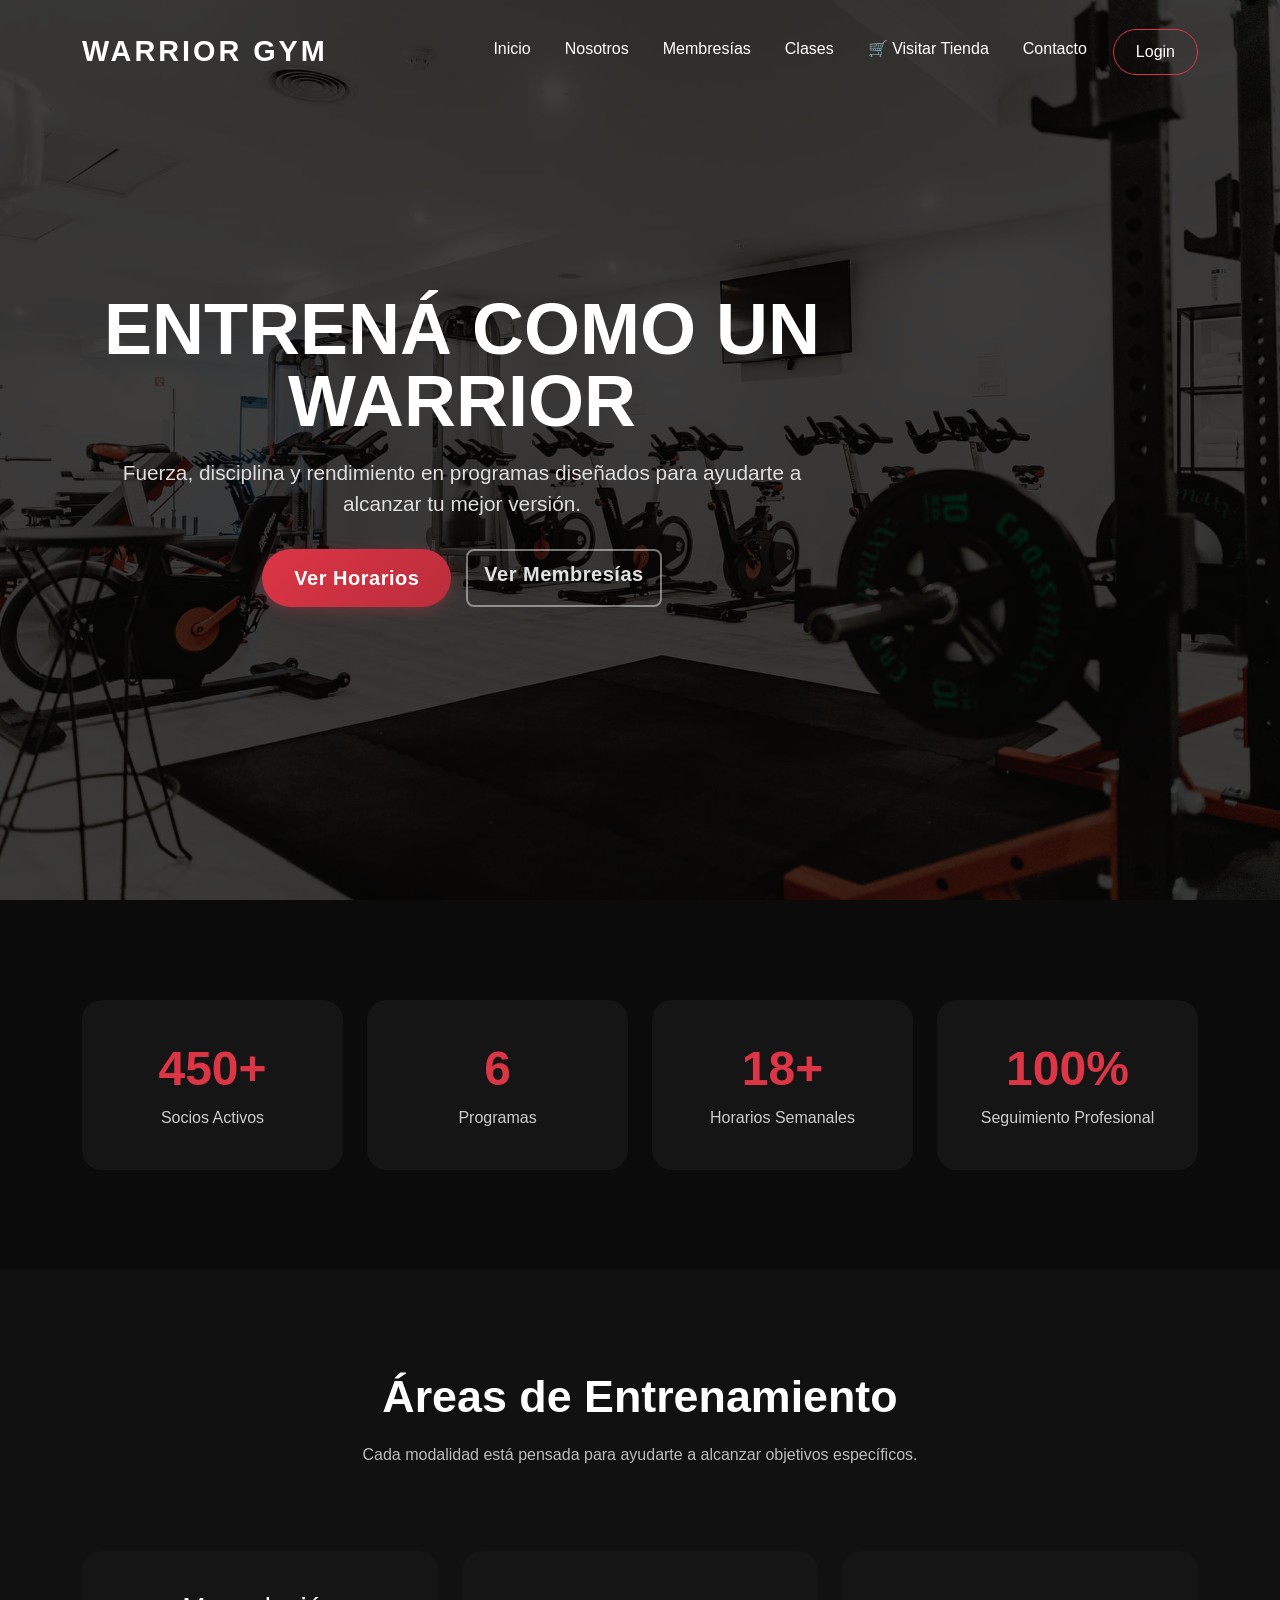
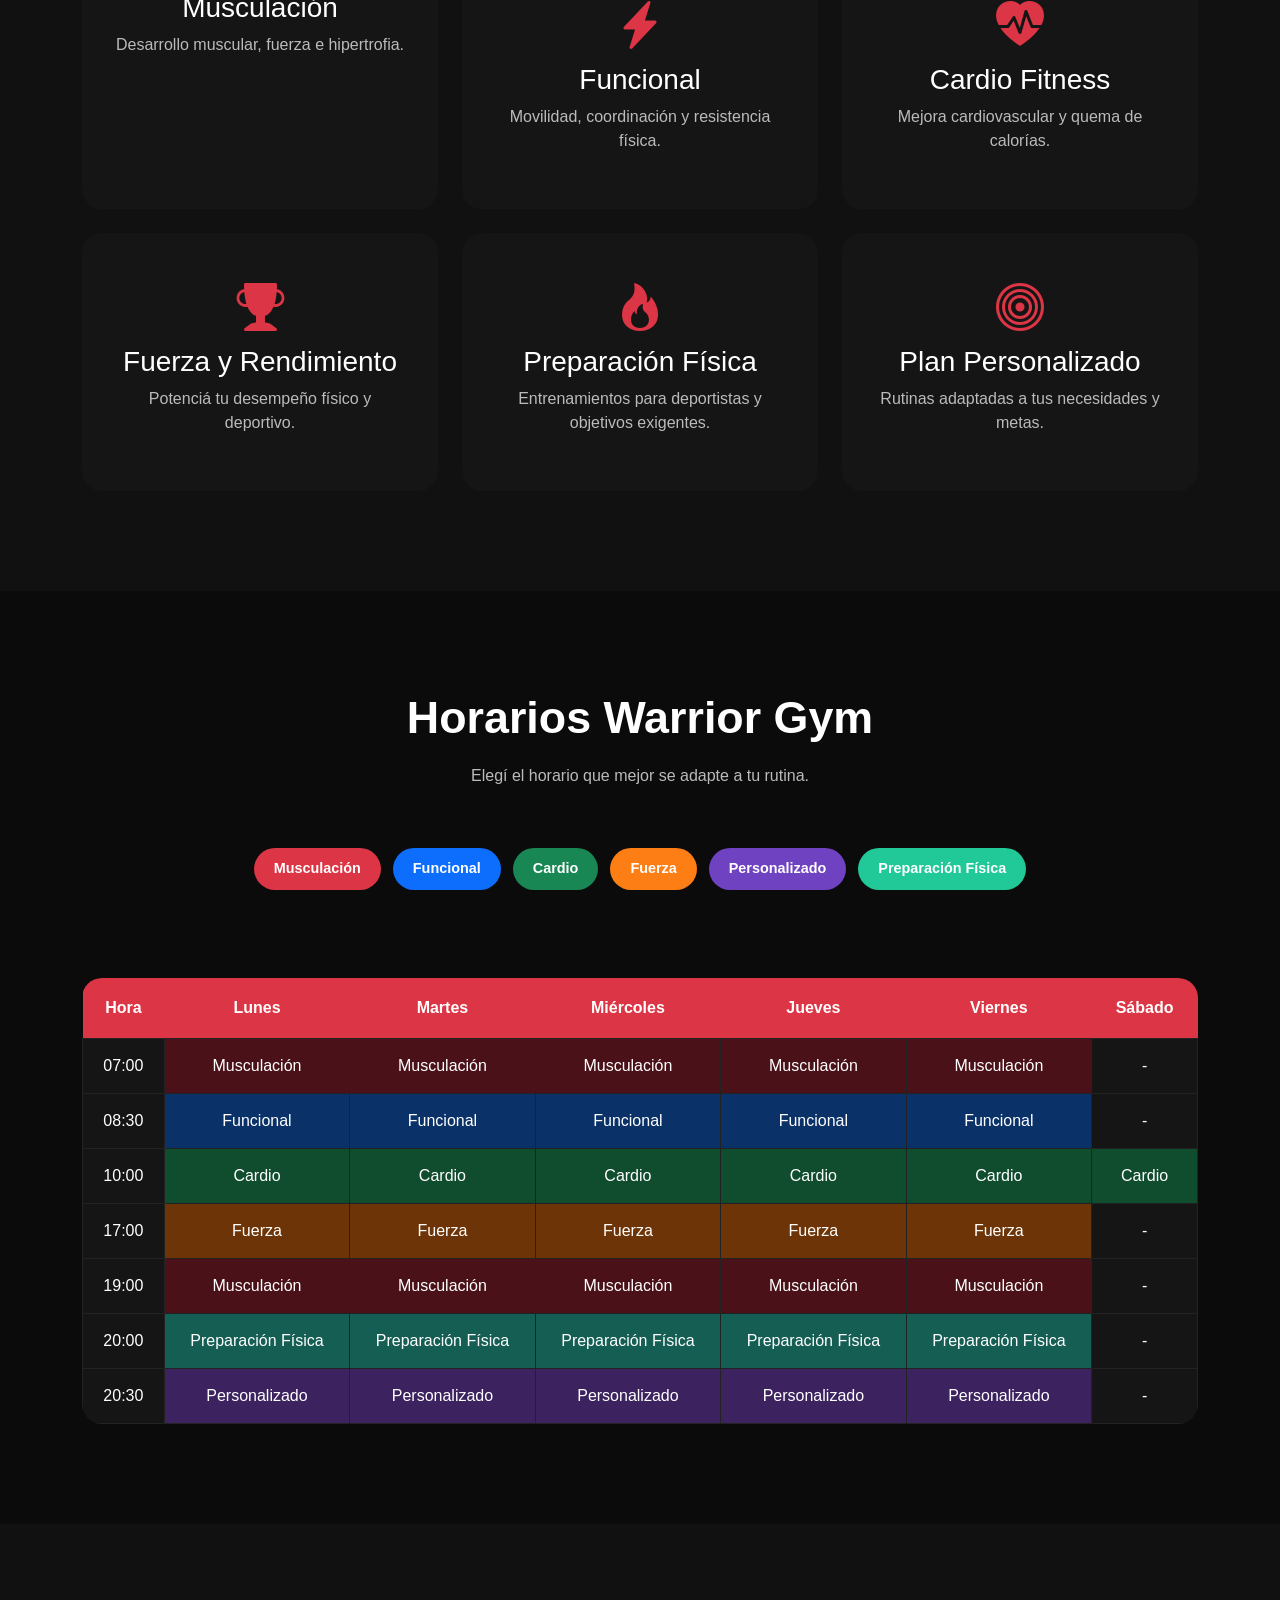
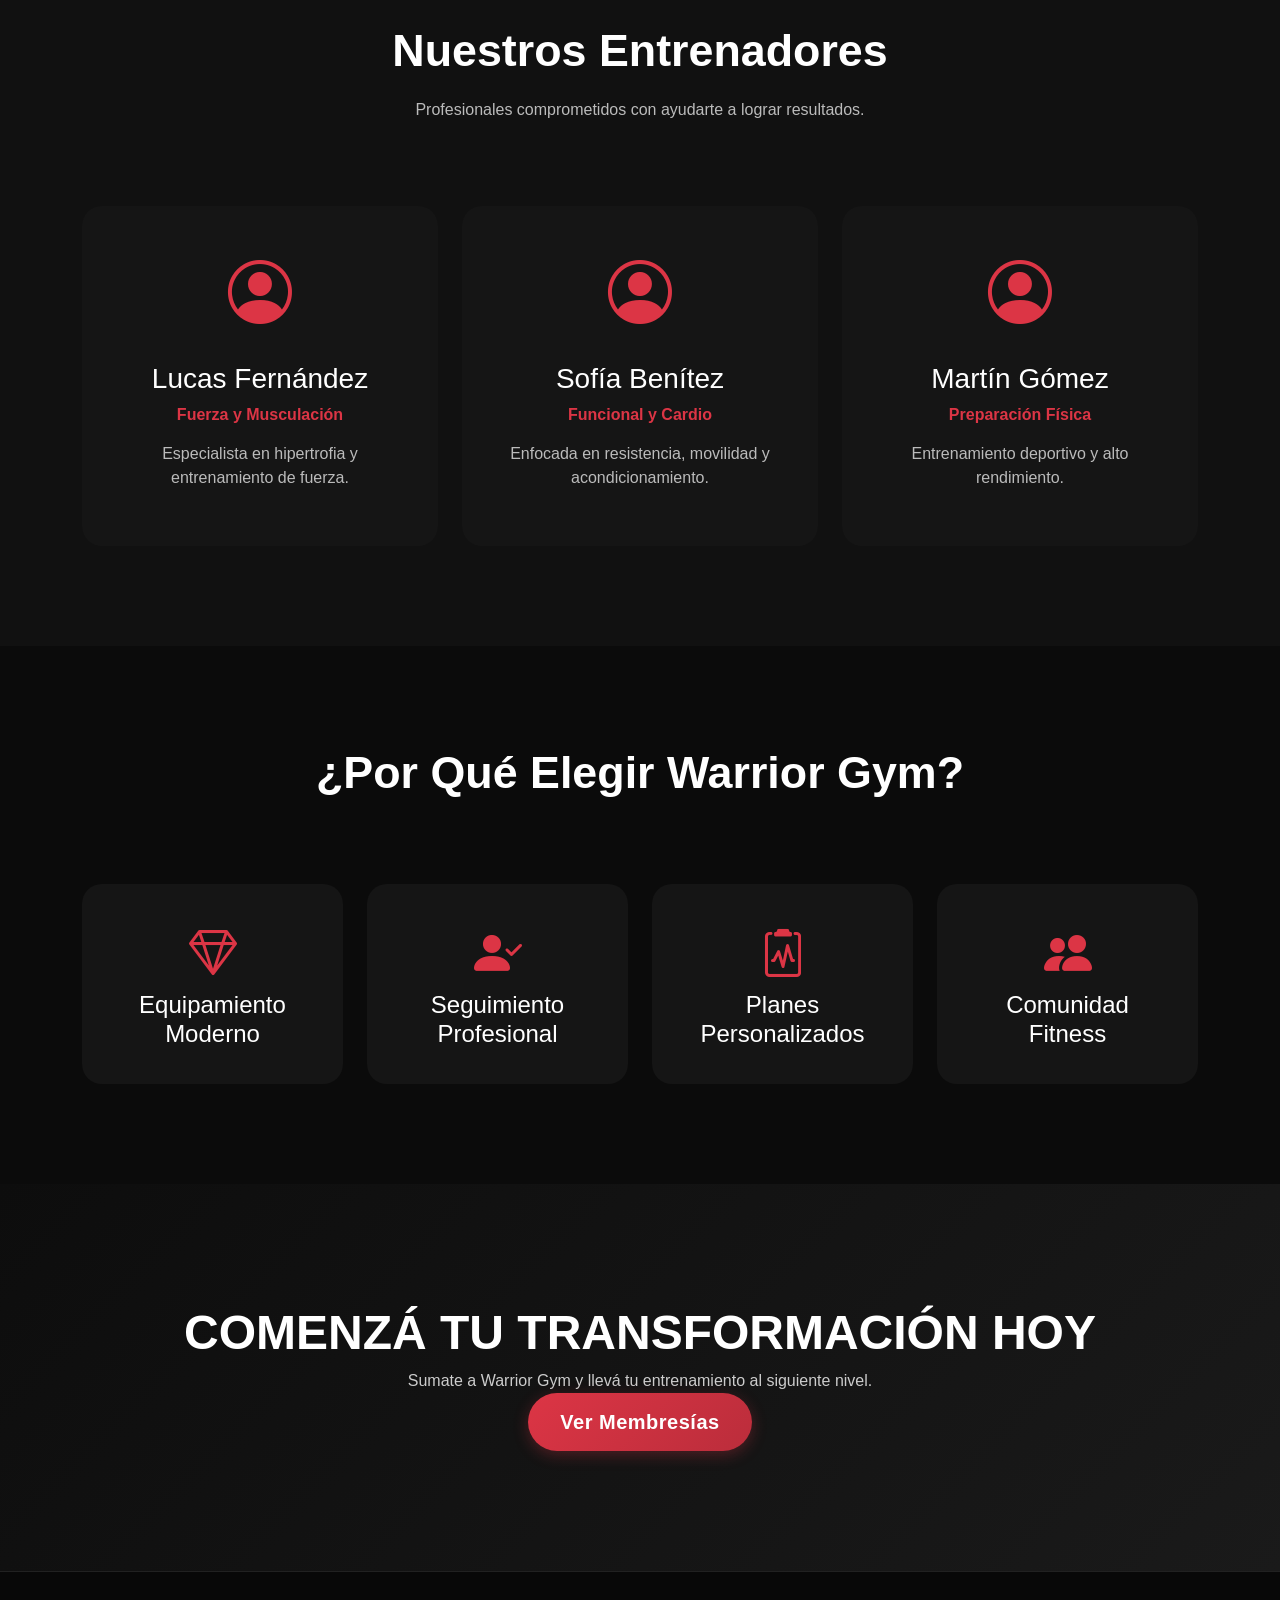
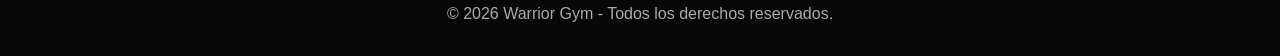
==== commit d40ff45f: "actualización completa del proyecto" ====
--- a/clases.html
+++ b/clases.html
@@ -63,17 +63,17 @@
                         <a class="nav-link active" href="clases.html">Clases</a>
                     </li>
 
-                    <li class="nav-item">
-                        <a class="nav-link" href="tienda.html">Tienda</a>
-                    </li>
+                    <li class="nav-item">  
+  <a class="nav-link" href="tienda.php">🛒 Visitar Tienda</a>
+</li>
 
                     <li class="nav-item">
                         <a class="nav-link" href="contacto.html">Contacto</a>
                     </li>
 
                     <li class="nav-item">
-                        <a class="nav-link btn-login" href="pages/login.html">Login</a>
-                    </li>
+            <a class="nav-link btn-login" href="login.php">Login</a>
+          </li>
 
                 </ul>
 
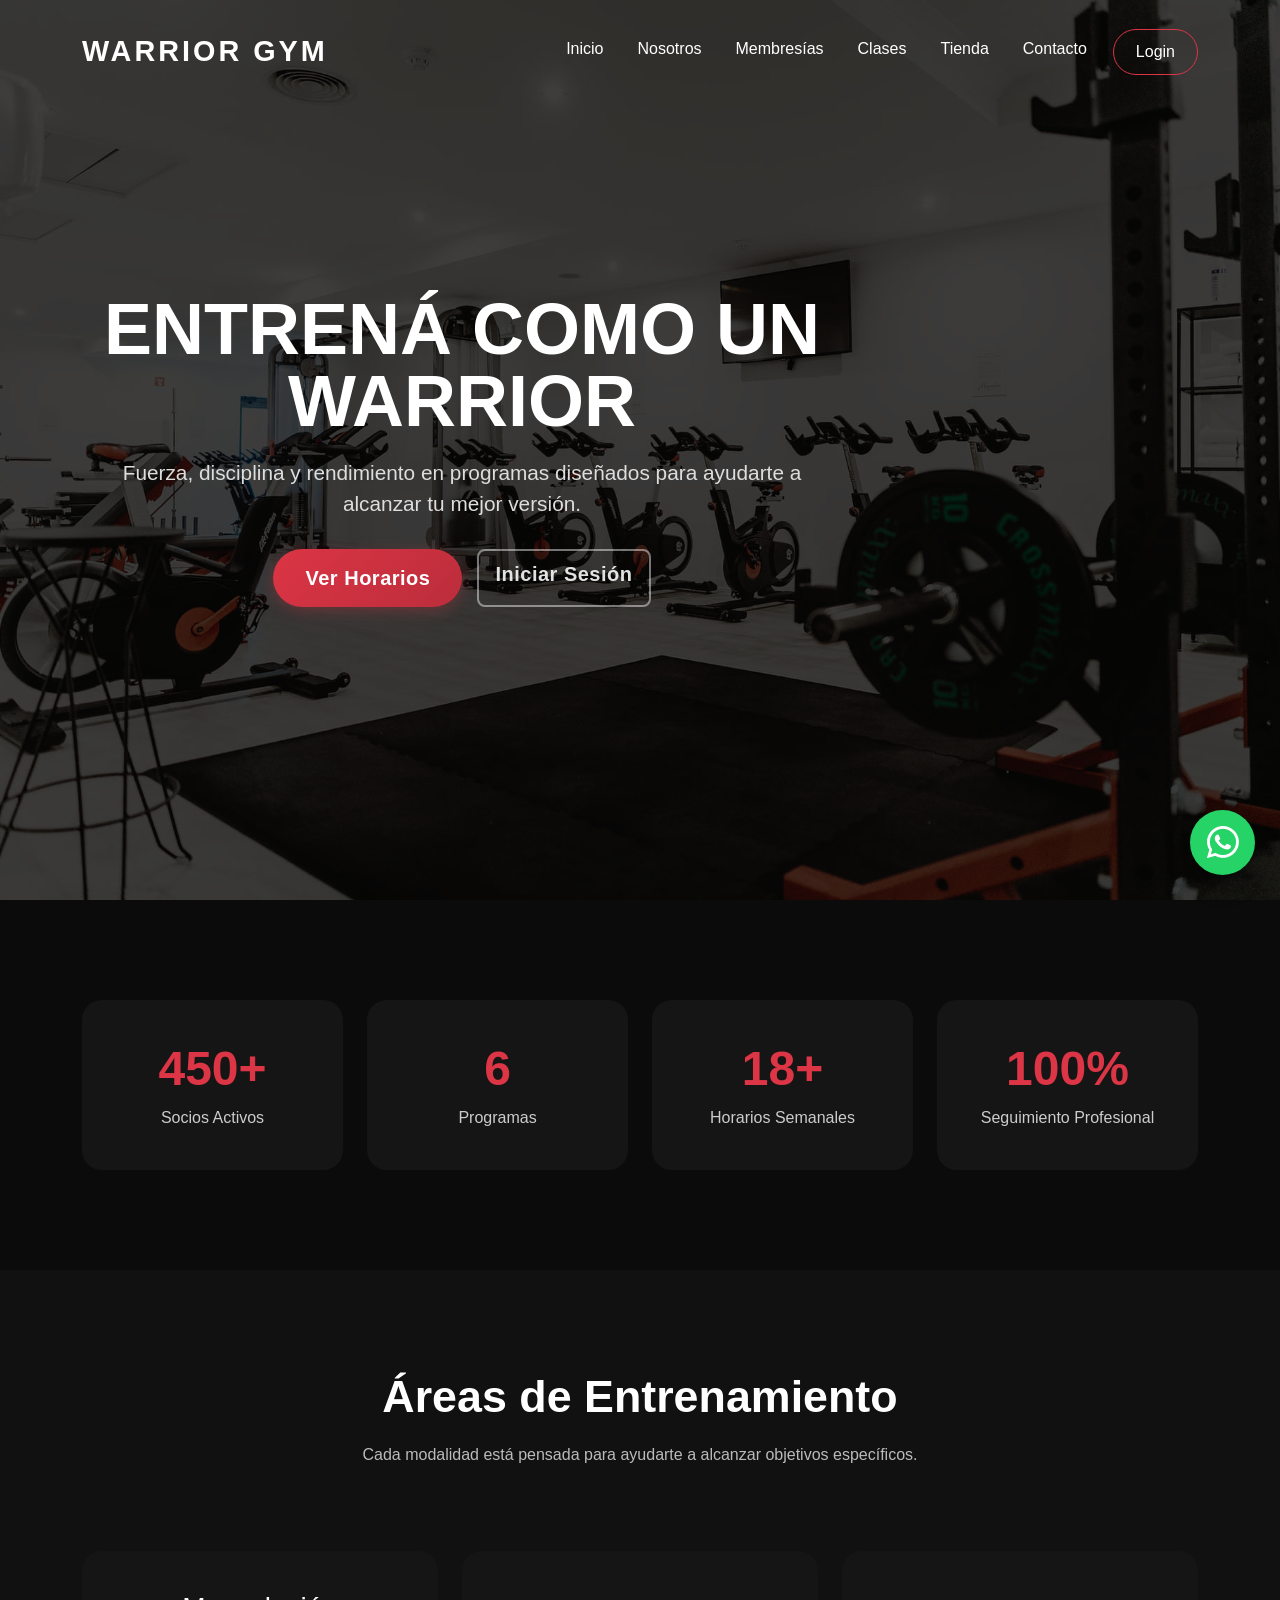
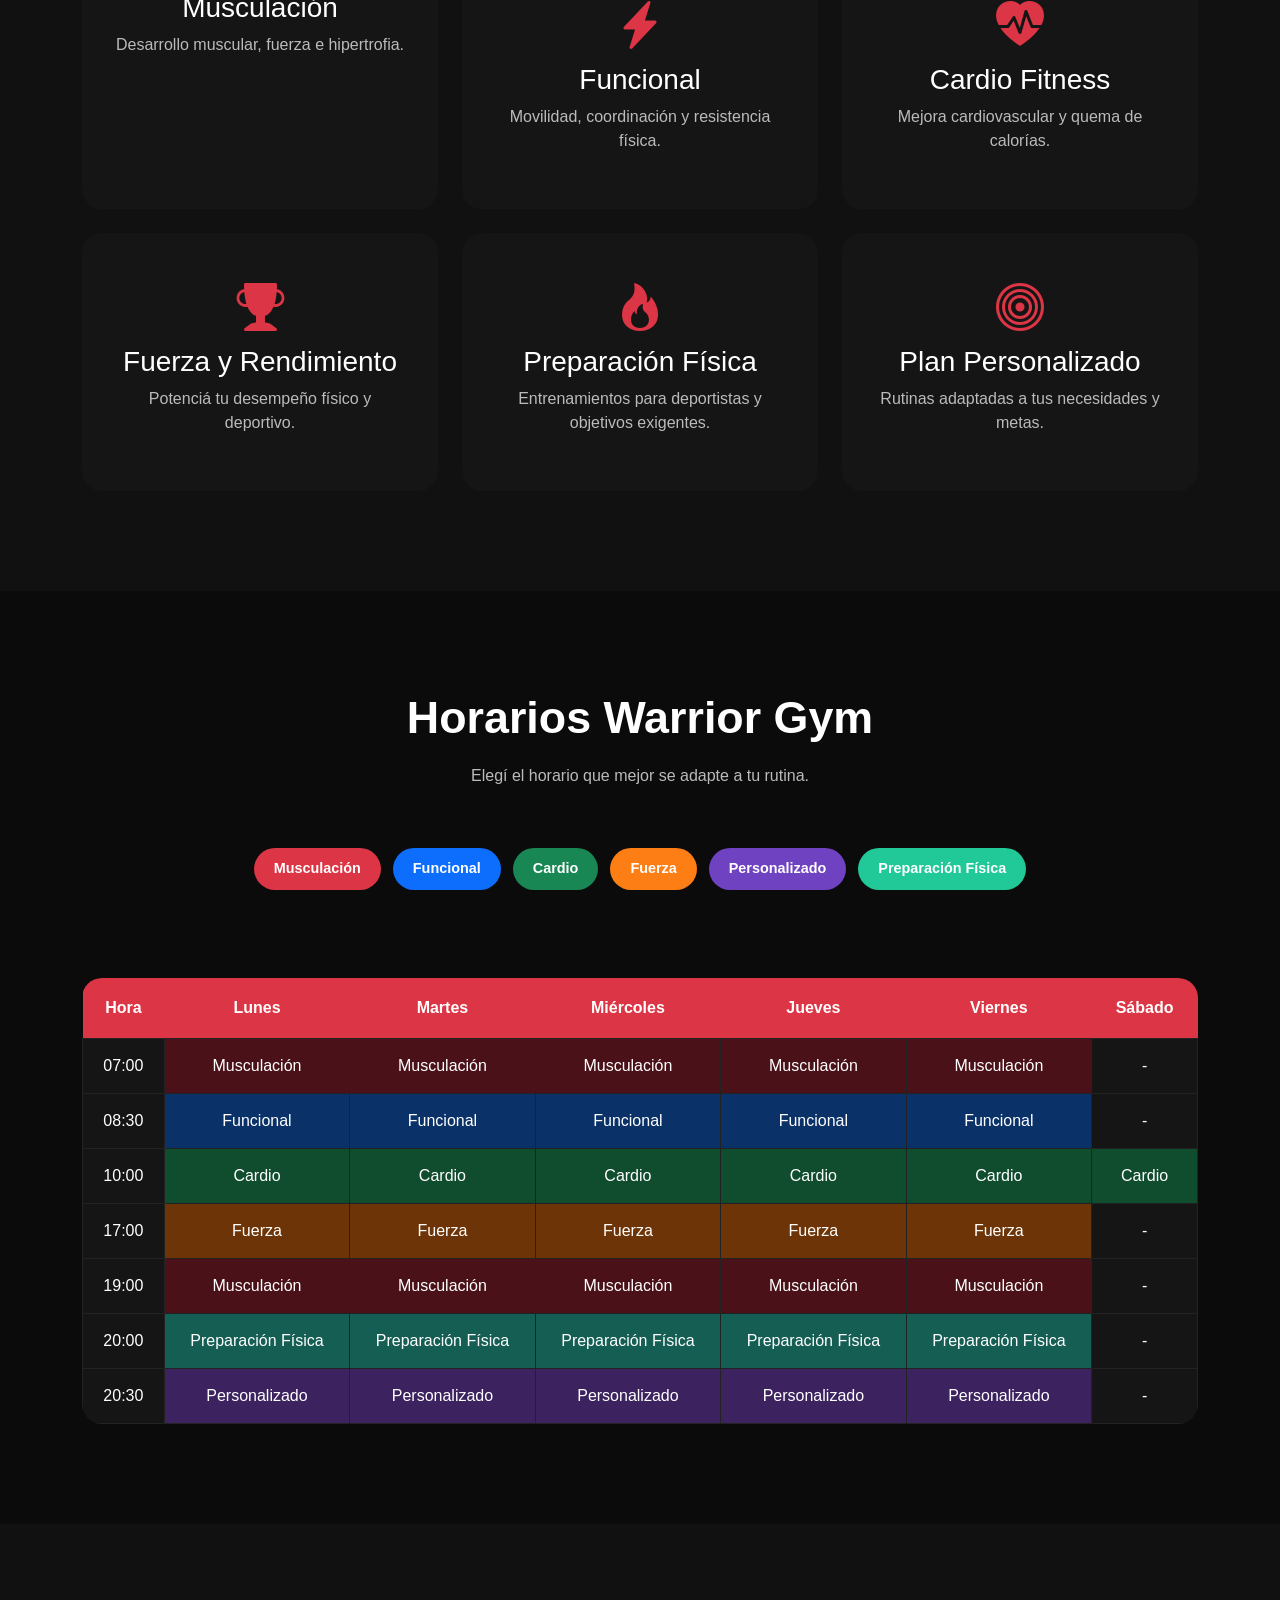
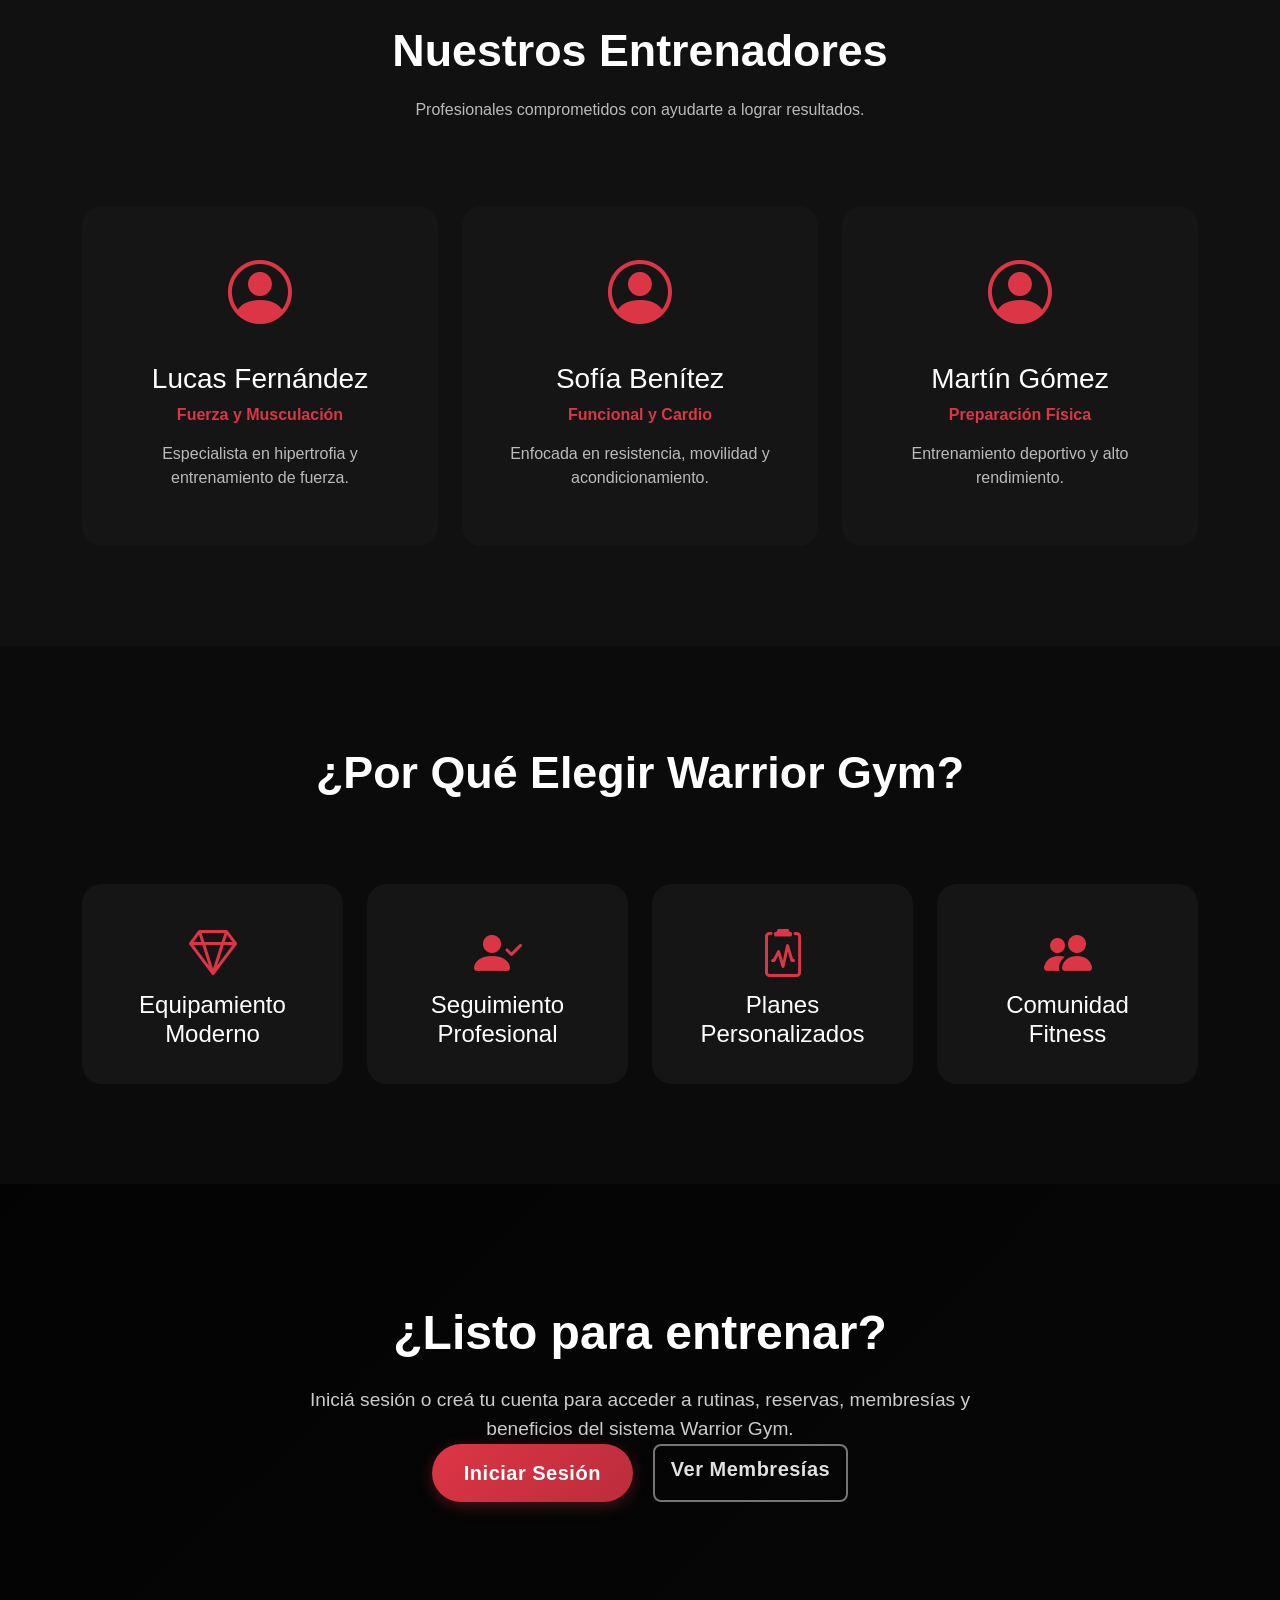
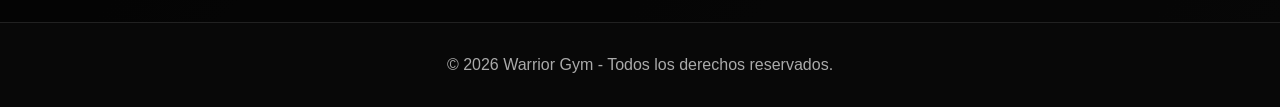
==== commit 34026332: "Actualizacion completa proyecto Warrior Gym" ====
--- a/clases.html
+++ b/clases.html
@@ -22,487 +22,487 @@
 
 <body>
 
-    <!-- ========================= -->
-    <!-- NAVBAR -->
-    <!-- ========================= -->
-
-    <nav class="navbar navbar-expand-lg navbar-dark fixed-top">
-
-        <div class="container">
-
-            <a class="navbar-brand fw-bold" href="index.html">
-                WARRIOR GYM
-            </a>
-
-            <button class="navbar-toggler"
-                type="button"
-                data-bs-toggle="collapse"
-                data-bs-target="#menu">
-
-                <span class="navbar-toggler-icon"></span>
-
-            </button>
-
-            <div class="collapse navbar-collapse" id="menu">
-
-                <ul class="navbar-nav ms-auto">
-
-                    <li class="nav-item">
-                        <a class="nav-link" href="index.html">Inicio</a>
-                    </li>
-
-                    <li class="nav-item">
-                        <a class="nav-link" href="nosotros.html">Nosotros</a>
-                    </li>
-
-                    <li class="nav-item">
-                        <a class="nav-link" href="membresias.html">Membresías</a>
-                    </li>
-
-                    <li class="nav-item">
-                        <a class="nav-link active" href="clases.html">Clases</a>
-                    </li>
-
-                    <li class="nav-item">  
-  <a class="nav-link" href="tienda.php">🛒 Visitar Tienda</a>
-</li>
-
-                    <li class="nav-item">
-                        <a class="nav-link" href="contacto.html">Contacto</a>
-                    </li>
-
-                    <li class="nav-item">
-            <a class="nav-link btn-login" href="login.php">Login</a>
-          </li>
-
-                </ul>
-
-            </div>
-
-        </div>
-
-    </nav>
-
-    <!-- ========================= -->
-    <!-- HERO -->
-    <!-- ========================= -->
-
-    <section class="classes-hero">
-
-        <div class="hero-overlay"></div>
-
-        <div class="container">
-
-            <div class="hero-content">
-
-                <h1>ENTRENÁ COMO UN WARRIOR</h1>
-
-                <p>
-                    Fuerza, disciplina y rendimiento en programas diseñados
-                    para ayudarte a alcanzar tu mejor versión.
-                </p>
-
-                <div class="hero-buttons">
-
-                    <a href="#horarios" class="btn btn-danger btn-lg">
-                        Ver Horarios
-                    </a>
-
-                    <a href="membresias.html" class="btn btn-outline-light btn-lg">
-                        Ver Membresías
-                    </a>
-
-                </div>
-
-            </div>
-
-        </div>
-
-    </section>
-
-    <!-- ========================= -->
-    <!-- ESTADÍSTICAS -->
-    <!-- ========================= -->
-
-    <section class="stats-section">
-
-        <div class="container">
-
-            <div class="row g-4">
-
-                <div class="col-md-3">
-
-                    <div class="stat-card">
-
-                        <h2>450+</h2>
-
-                        <p>Socios Activos</p>
-
-                    </div>
-
-                </div>
-
-                <div class="col-md-3">
-
-                    <div class="stat-card">
-
-                        <h2>6</h2>
-
-                        <p>Programas</p>
-
-                    </div>
-
-                </div>
-
-                <div class="col-md-3">
-
-                    <div class="stat-card">
-
-                        <h2>18+</h2>
-
-                        <p>Horarios Semanales</p>
-
-                    </div>
-
-                </div>
-
-                <div class="col-md-3">
-
-                    <div class="stat-card">
-
-                        <h2>100%</h2>
-
-                        <p>Seguimiento Profesional</p>
-
-                    </div>
-
-                </div>
-
-            </div>
-
-        </div>
-
-    </section>
-
-    <!-- ========================= -->
-    <!-- PROGRAMAS -->
-    <!-- ========================= -->
-
-    <section class="programs-section">
-
-        <div class="container">
-
-            <div class="section-title">
-
-                <h2>Áreas de Entrenamiento</h2>
-
-                <p>
-                    Cada modalidad está pensada para ayudarte
-                    a alcanzar objetivos específicos.
-                </p>
-
-            </div>
-
-            <div class="row g-4 mt-4">
-
-                <div class="col-lg-4">
-
-                    <div class="program-card">
-
-                        <i class="bi bi-barbell"></i>
-
-                        <h3>Musculación</h3>
-
-                        <p>
-                            Desarrollo muscular, fuerza e hipertrofia.
-                        </p>
-
-                    </div>
-
-                </div>
-
-                <div class="col-lg-4">
-
-                    <div class="program-card">
-
-                        <i class="bi bi-lightning-charge-fill"></i>
-
-                        <h3>Funcional</h3>
-
-                        <p>
-                            Movilidad, coordinación y resistencia física.
-                        </p>
-
-                    </div>
-
-                </div>
-
-                <div class="col-lg-4">
-
-                    <div class="program-card">
-
-                        <i class="bi bi-heart-pulse-fill"></i>
-
-                        <h3>Cardio Fitness</h3>
-
-                        <p>
-                            Mejora cardiovascular y quema de calorías.
-                        </p>
-
-                    </div>
-
-                </div>
-
-                <div class="col-lg-4">
-
-                    <div class="program-card">
-
-                        <i class="bi bi-trophy-fill"></i>
-
-                        <h3>Fuerza y Rendimiento</h3>
-
-                        <p>
-                            Potenciá tu desempeño físico y deportivo.
-                        </p>
-
-                    </div>
-
-                </div>
-
-                <div class="col-lg-4">
-
-                    <div class="program-card">
-
-                        <i class="bi bi-fire"></i>
-
-                        <h3>Preparación Física</h3>
-
-                        <p>
-                            Entrenamientos para deportistas y objetivos exigentes.
-                        </p>
-
-                    </div>
-
-                </div>
-
-                <div class="col-lg-4">
-
-                    <div class="program-card">
-
-                        <i class="bi bi-bullseye"></i>
-
-                        <h3>Plan Personalizado</h3>
-
-                        <p>
-                            Rutinas adaptadas a tus necesidades y metas.
-                        </p>
-
-                    </div>
-
-                </div>
-
-            </div>
-
-        </div>
-
-    </section>
-
-    <!-- ========================= -->
-    <!-- HORARIOS -->
-    <!-- ========================= -->
-
-    <section class="schedule-section" id="horarios">
-
-        <div class="container">
-
-            <div class="section-title">
-
-                <h2>Horarios Warrior Gym</h2>
-
-                <p>
-                    Elegí el horario que mejor se adapte a tu rutina.
-                </p>
-
-            </div>
-            <!-- LEYENDA -->
-
-<div class="schedule-legend">
-
-    <span class="tag musculacion">Musculación</span>
-
-    <span class="tag funcional">Funcional</span>
-
-    <span class="tag cardio">Cardio</span>
-
-    <span class="tag fuerza">Fuerza</span>
-
-    <span class="tag personalizada">Personalizado</span>
-
-    <span class="tag preparacion">Preparación Física</span>
-
-</div>
-
-<div class="table-responsive mt-5">
-
-    <table class="schedule-table">
-
-        <thead>
-
-            <tr>
-
-                <th>Hora</th>
-
-                <th>Lunes</th>
-
-                <th>Martes</th>
-
-                <th>Miércoles</th>
-
-                <th>Jueves</th>
-
-                <th>Viernes</th>
-
-                <th>Sábado</th>
-
-            </tr>
-
-        </thead>
-
-        <tbody>
-
-            <tr>
-
-                <td>07:00</td>
-
-                <td class="musculacion-cell">Musculación</td>
-
-                <td class="musculacion-cell">Musculación</td>
-
-                <td class="musculacion-cell">Musculación</td>
-
-                <td class="musculacion-cell">Musculación</td>
-
-                <td class="musculacion-cell">Musculación</td>
-
-                <td>-</td>
-
-            </tr>
-
-            <tr>
-
-                <td>08:30</td>
-
-                <td class="funcional-cell">Funcional</td>
-
-                <td class="funcional-cell">Funcional</td>
-
-                <td class="funcional-cell">Funcional</td>
-
-                <td class="funcional-cell">Funcional</td>
-
-                <td class="funcional-cell">Funcional</td>
-
-                <td>-</td>
-
-            </tr>
-
-            <tr>
-
-                <td>10:00</td>
-
-                <td class="cardio-cell">Cardio</td>
-
-                <td class="cardio-cell">Cardio</td>
-
-                <td class="cardio-cell">Cardio</td>
-
-                <td class="cardio-cell">Cardio</td>
-
-                <td class="cardio-cell">Cardio</td>
-
-                <td class="cardio-cell">Cardio</td>
-
-            </tr>
-
-            <tr>
-
-                <td>17:00</td>
-
-                <td class="fuerza-cell">Fuerza</td>
-
-                <td class="fuerza-cell">Fuerza</td>
-
-                <td class="fuerza-cell">Fuerza</td>
-
-                <td class="fuerza-cell">Fuerza</td>
-
-                <td class="fuerza-cell">Fuerza</td>
-
-                <td>-</td>
-
-            </tr>
-
-            <tr>
-
-                <td>19:00</td>
-
-                <td class="musculacion-cell">Musculación</td>
-
-                <td class="musculacion-cell">Musculación</td>
-
-                <td class="musculacion-cell">Musculación</td>
-
-                <td class="musculacion-cell">Musculación</td>
-
-                <td class="musculacion-cell">Musculación</td>
-
-                <td>-</td>
-
-            </tr>
-
-            <tr>
-
-                <td>20:00</td>
-
-                <td class="preparacion-cell">Preparación Física</td>
-
-                <td class="preparacion-cell">Preparación Física</td>
-
-                <td class="preparacion-cell">Preparación Física</td>
-
-                <td class="preparacion-cell">Preparación Física</td>
-
-                <td class="preparacion-cell">Preparación Física</td>
-
-                <td>-</td>
-
-            </tr>
-
-            <tr>
-
-                <td>20:30</td>
-
-                <td class="personalizada-cell">Personalizado</td>
-
-                <td class="personalizada-cell">Personalizado</td>
-
-                <td class="personalizada-cell">Personalizado</td>
-
-                <td class="personalizada-cell">Personalizado</td>
-
-                <td class="personalizada-cell">Personalizado</td>
-
-                <td>-</td>
-
-            </tr>
-
-        </tbody>
-
-    </table>
-
-</div>
-
-</div>
+<!-- ========================= -->
+<!-- NAVBAR -->
+<!-- ========================= -->
+
+<nav class="navbar navbar-expand-lg navbar-dark fixed-top">
+
+    <div class="container">
+
+        <a class="navbar-brand fw-bold" href="index.html">
+            WARRIOR GYM
+        </a>
+
+        <button class="navbar-toggler"
+            type="button"
+            data-bs-toggle="collapse"
+            data-bs-target="#menu">
+
+            <span class="navbar-toggler-icon"></span>
+
+        </button>
+
+        <div class="collapse navbar-collapse" id="menu">
+
+            <ul class="navbar-nav ms-auto">
+
+                <li class="nav-item">
+                    <a class="nav-link" href="index.html">Inicio</a>
+                </li>
+
+                <li class="nav-item">
+                    <a class="nav-link" href="nosotros.html">Nosotros</a>
+                </li>
+
+                <li class="nav-item">
+                    <a class="nav-link" href="membresias.html">Membresías</a>
+                </li>
+
+                <li class="nav-item">
+                    <a class="nav-link active" href="clases.html">Clases</a>
+                </li>
+
+                <li class="nav-item">
+                    <a class="nav-link" href="tienda.php">Tienda</a>
+                </li>
+
+                <li class="nav-item">
+                    <a class="nav-link" href="contacto.html">Contacto</a>
+                </li>
+
+                <li class="nav-item">
+                    <a class="nav-link btn-login" href="login.php">Login</a>
+                </li>
+
+            </ul>
+
+        </div>
+
+    </div>
+
+</nav>
+
+<!-- ========================= -->
+<!-- HERO -->
+<!-- ========================= -->
+
+<section class="classes-hero">
+
+    <div class="hero-overlay"></div>
+
+    <div class="container">
+
+        <div class="hero-content">
+
+            <h1>ENTRENÁ COMO UN WARRIOR</h1>
+
+            <p>
+                Fuerza, disciplina y rendimiento en programas diseñados
+                para ayudarte a alcanzar tu mejor versión.
+            </p>
+
+            <div class="hero-buttons">
+
+                <a href="#horarios" class="btn btn-danger btn-lg">
+                    Ver Horarios
+                </a>
+
+                <a href="login.php" class="btn btn-outline-light btn-lg">
+                    Iniciar Sesión
+                </a>
+
+            </div>
+
+        </div>
+
+    </div>
+
+</section>
+
+<!-- ========================= -->
+<!-- ESTADÍSTICAS -->
+<!-- ========================= -->
+
+<section class="stats-section">
+
+    <div class="container">
+
+        <div class="row g-4">
+
+            <div class="col-md-3">
+
+                <div class="stat-card">
+
+                    <h2>450+</h2>
+
+                    <p>Socios Activos</p>
+
+                </div>
+
+            </div>
+
+            <div class="col-md-3">
+
+                <div class="stat-card">
+
+                    <h2>6</h2>
+
+                    <p>Programas</p>
+
+                </div>
+
+            </div>
+
+            <div class="col-md-3">
+
+                <div class="stat-card">
+
+                    <h2>18+</h2>
+
+                    <p>Horarios Semanales</p>
+
+                </div>
+
+            </div>
+
+            <div class="col-md-3">
+
+                <div class="stat-card">
+
+                    <h2>100%</h2>
+
+                    <p>Seguimiento Profesional</p>
+
+                </div>
+
+            </div>
+
+        </div>
+
+    </div>
+
+</section>
+
+<!-- ========================= -->
+<!-- PROGRAMAS -->
+<!-- ========================= -->
+
+<section class="programs-section">
+
+    <div class="container">
+
+        <div class="section-title">
+
+            <h2>Áreas de Entrenamiento</h2>
+
+            <p>
+                Cada modalidad está pensada para ayudarte
+                a alcanzar objetivos específicos.
+            </p>
+
+        </div>
+
+        <div class="row g-4 mt-4">
+
+            <div class="col-lg-4">
+
+                <div class="program-card">
+
+                    <i class="bi bi-barbell"></i>
+
+                    <h3>Musculación</h3>
+
+                    <p>
+                        Desarrollo muscular, fuerza e hipertrofia.
+                    </p>
+
+                </div>
+
+            </div>
+
+            <div class="col-lg-4">
+
+                <div class="program-card">
+
+                    <i class="bi bi-lightning-charge-fill"></i>
+
+                    <h3>Funcional</h3>
+
+                    <p>
+                        Movilidad, coordinación y resistencia física.
+                    </p>
+
+                </div>
+
+            </div>
+
+            <div class="col-lg-4">
+
+                <div class="program-card">
+
+                    <i class="bi bi-heart-pulse-fill"></i>
+
+                    <h3>Cardio Fitness</h3>
+
+                    <p>
+                        Mejora cardiovascular y quema de calorías.
+                    </p>
+
+                </div>
+
+            </div>
+
+            <div class="col-lg-4">
+
+                <div class="program-card">
+
+                    <i class="bi bi-trophy-fill"></i>
+
+                    <h3>Fuerza y Rendimiento</h3>
+
+                    <p>
+                        Potenciá tu desempeño físico y deportivo.
+                    </p>
+
+                </div>
+
+            </div>
+
+            <div class="col-lg-4">
+
+                <div class="program-card">
+
+                    <i class="bi bi-fire"></i>
+
+                    <h3>Preparación Física</h3>
+
+                    <p>
+                        Entrenamientos para deportistas y objetivos exigentes.
+                    </p>
+
+                </div>
+
+            </div>
+
+            <div class="col-lg-4">
+
+                <div class="program-card">
+
+                    <i class="bi bi-bullseye"></i>
+
+                    <h3>Plan Personalizado</h3>
+
+                    <p>
+                        Rutinas adaptadas a tus necesidades y metas.
+                    </p>
+
+                </div>
+
+            </div>
+
+        </div>
+
+    </div>
+
+</section>
+
+<!-- ========================= -->
+<!-- HORARIOS -->
+<!-- ========================= -->
+
+<section class="schedule-section" id="horarios">
+
+    <div class="container">
+
+        <div class="section-title">
+
+            <h2>Horarios Warrior Gym</h2>
+
+            <p>
+                Elegí el horario que mejor se adapte a tu rutina.
+            </p>
+
+        </div>
+
+        <!-- LEYENDA -->
+        <div class="schedule-legend">
+
+            <span class="tag musculacion">Musculación</span>
+
+            <span class="tag funcional">Funcional</span>
+
+            <span class="tag cardio">Cardio</span>
+
+            <span class="tag fuerza">Fuerza</span>
+
+            <span class="tag personalizada">Personalizado</span>
+
+            <span class="tag preparacion">Preparación Física</span>
+
+        </div>
+
+        <div class="table-responsive mt-5">
+
+            <table class="schedule-table">
+
+                <thead>
+
+                    <tr>
+
+                        <th>Hora</th>
+
+                        <th>Lunes</th>
+
+                        <th>Martes</th>
+
+                        <th>Miércoles</th>
+
+                        <th>Jueves</th>
+
+                        <th>Viernes</th>
+
+                        <th>Sábado</th>
+
+                    </tr>
+
+                </thead>
+
+                <tbody>
+
+                    <tr>
+
+                        <td>07:00</td>
+
+                        <td class="musculacion-cell">Musculación</td>
+
+                        <td class="musculacion-cell">Musculación</td>
+
+                        <td class="musculacion-cell">Musculación</td>
+
+                        <td class="musculacion-cell">Musculación</td>
+
+                        <td class="musculacion-cell">Musculación</td>
+
+                        <td>-</td>
+
+                    </tr>
+
+                    <tr>
+
+                        <td>08:30</td>
+
+                        <td class="funcional-cell">Funcional</td>
+
+                        <td class="funcional-cell">Funcional</td>
+
+                        <td class="funcional-cell">Funcional</td>
+
+                        <td class="funcional-cell">Funcional</td>
+
+                        <td class="funcional-cell">Funcional</td>
+
+                        <td>-</td>
+
+                    </tr>
+
+                    <tr>
+
+                        <td>10:00</td>
+
+                        <td class="cardio-cell">Cardio</td>
+
+                        <td class="cardio-cell">Cardio</td>
+
+                        <td class="cardio-cell">Cardio</td>
+
+                        <td class="cardio-cell">Cardio</td>
+
+                        <td class="cardio-cell">Cardio</td>
+
+                        <td class="cardio-cell">Cardio</td>
+
+                    </tr>
+
+                    <tr>
+
+                        <td>17:00</td>
+
+                        <td class="fuerza-cell">Fuerza</td>
+
+                        <td class="fuerza-cell">Fuerza</td>
+
+                        <td class="fuerza-cell">Fuerza</td>
+
+                        <td class="fuerza-cell">Fuerza</td>
+
+                        <td class="fuerza-cell">Fuerza</td>
+
+                        <td>-</td>
+
+                    </tr>
+
+                    <tr>
+
+                        <td>19:00</td>
+
+                        <td class="musculacion-cell">Musculación</td>
+
+                        <td class="musculacion-cell">Musculación</td>
+
+                        <td class="musculacion-cell">Musculación</td>
+
+                        <td class="musculacion-cell">Musculación</td>
+
+                        <td class="musculacion-cell">Musculación</td>
+
+                        <td>-</td>
+
+                    </tr>
+
+                    <tr>
+
+                        <td>20:00</td>
+
+                        <td class="preparacion-cell">Preparación Física</td>
+
+                        <td class="preparacion-cell">Preparación Física</td>
+
+                        <td class="preparacion-cell">Preparación Física</td>
+
+                        <td class="preparacion-cell">Preparación Física</td>
+
+                        <td class="preparacion-cell">Preparación Física</td>
+
+                        <td>-</td>
+
+                    </tr>
+
+                    <tr>
+
+                        <td>20:30</td>
+
+                        <td class="personalizada-cell">Personalizado</td>
+
+                        <td class="personalizada-cell">Personalizado</td>
+
+                        <td class="personalizada-cell">Personalizado</td>
+
+                        <td class="personalizada-cell">Personalizado</td>
+
+                        <td class="personalizada-cell">Personalizado</td>
+
+                        <td>-</td>
+
+                    </tr>
+
+                </tbody>
+
+            </table>
+
+        </div>
+
+    </div>
 
 </section>
 
@@ -657,24 +657,37 @@
 </section>
 
 <!-- ========================= -->
-<!-- CTA -->
+<!-- CTA FINAL -->
 <!-- ========================= -->
 
 <section class="cta-section">
 
-    <div class="container text-center">
-
-        <h2>COMENZÁ TU TRANSFORMACIÓN HOY</h2>
-
-        <p>
-            Sumate a Warrior Gym y llevá tu entrenamiento al siguiente nivel.
-        </p>
-
-        <a href="membresias.html" class="btn btn-danger btn-lg">
-
-            Ver Membresías
-
-        </a>
+    <div class="cta-overlay"></div>
+
+    <div class="container">
+
+        <div class="cta-content">
+
+            <h2>¿Listo para entrenar?</h2>
+
+            <p>
+                Iniciá sesión o creá tu cuenta para acceder a rutinas,
+                reservas, membresías y beneficios del sistema Warrior Gym.
+            </p>
+
+            <div class="cta-buttons">
+
+                <a href="login.php" class="btn btn-danger btn-lg">
+                    Iniciar Sesión
+                </a>
+
+                <a href="membresias.html" class="btn btn-outline-light btn-lg">
+                    Ver Membresías
+                </a>
+
+            </div>
+
+        </div>
 
     </div>
 
@@ -694,7 +707,16 @@
 
 </footer>
 
+<!-- ========================= -->
+<!-- BOTON WHATSAPP FLOTANTE -->
+<!-- ========================= -->
+
+<a href="https://wa.me/5493774551234" target="_blank" class="whatsapp-float" title="Contactanos por WhatsApp">
+    <i class="bi bi-whatsapp"></i>
+</a>
+
 <script src="https://cdn.jsdelivr.net/npm/bootstrap@5.3.7/dist/js/bootstrap.bundle.min.js"></script>
 
 </body>
+
 </html>
--- a/css/style.css
+++ b/css/style.css
@@ -2446,4 +2446,4 @@
     opacity: 1;
     transform: translateY(0);
   }
-}+}
